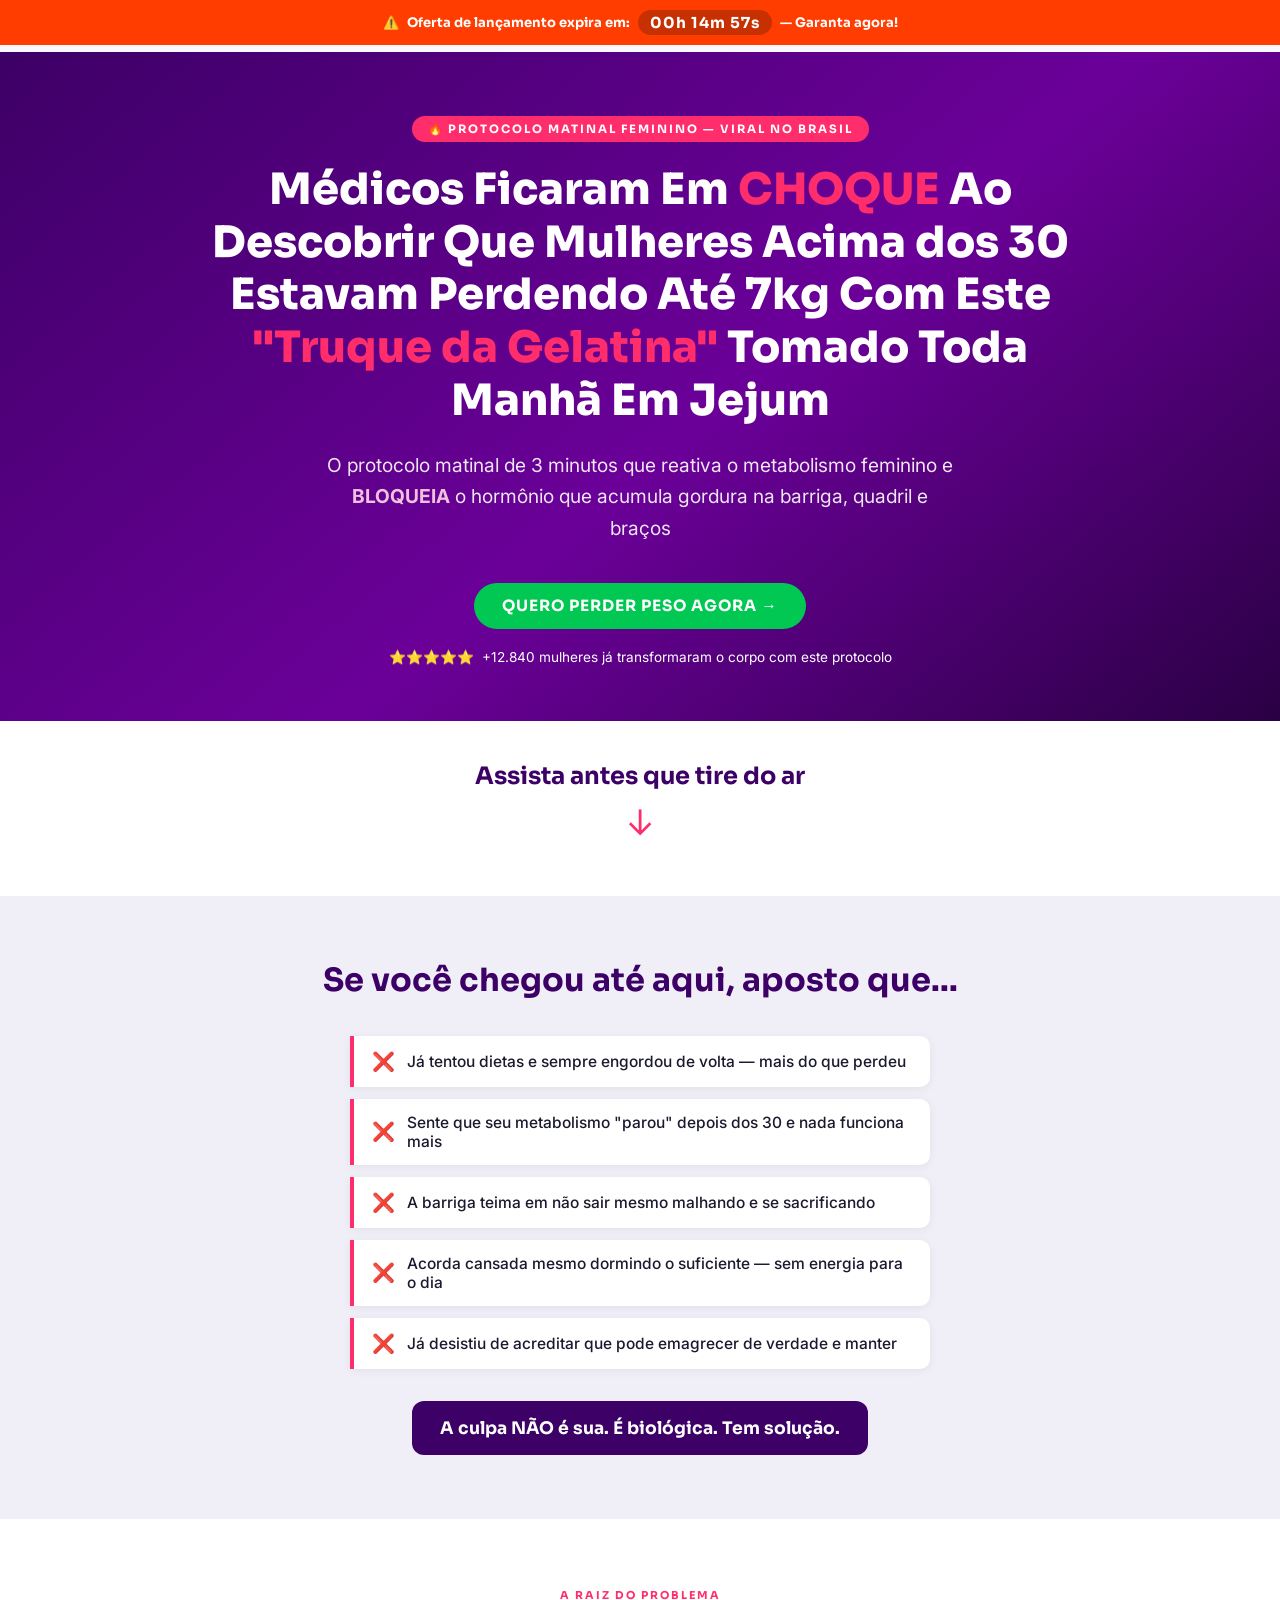
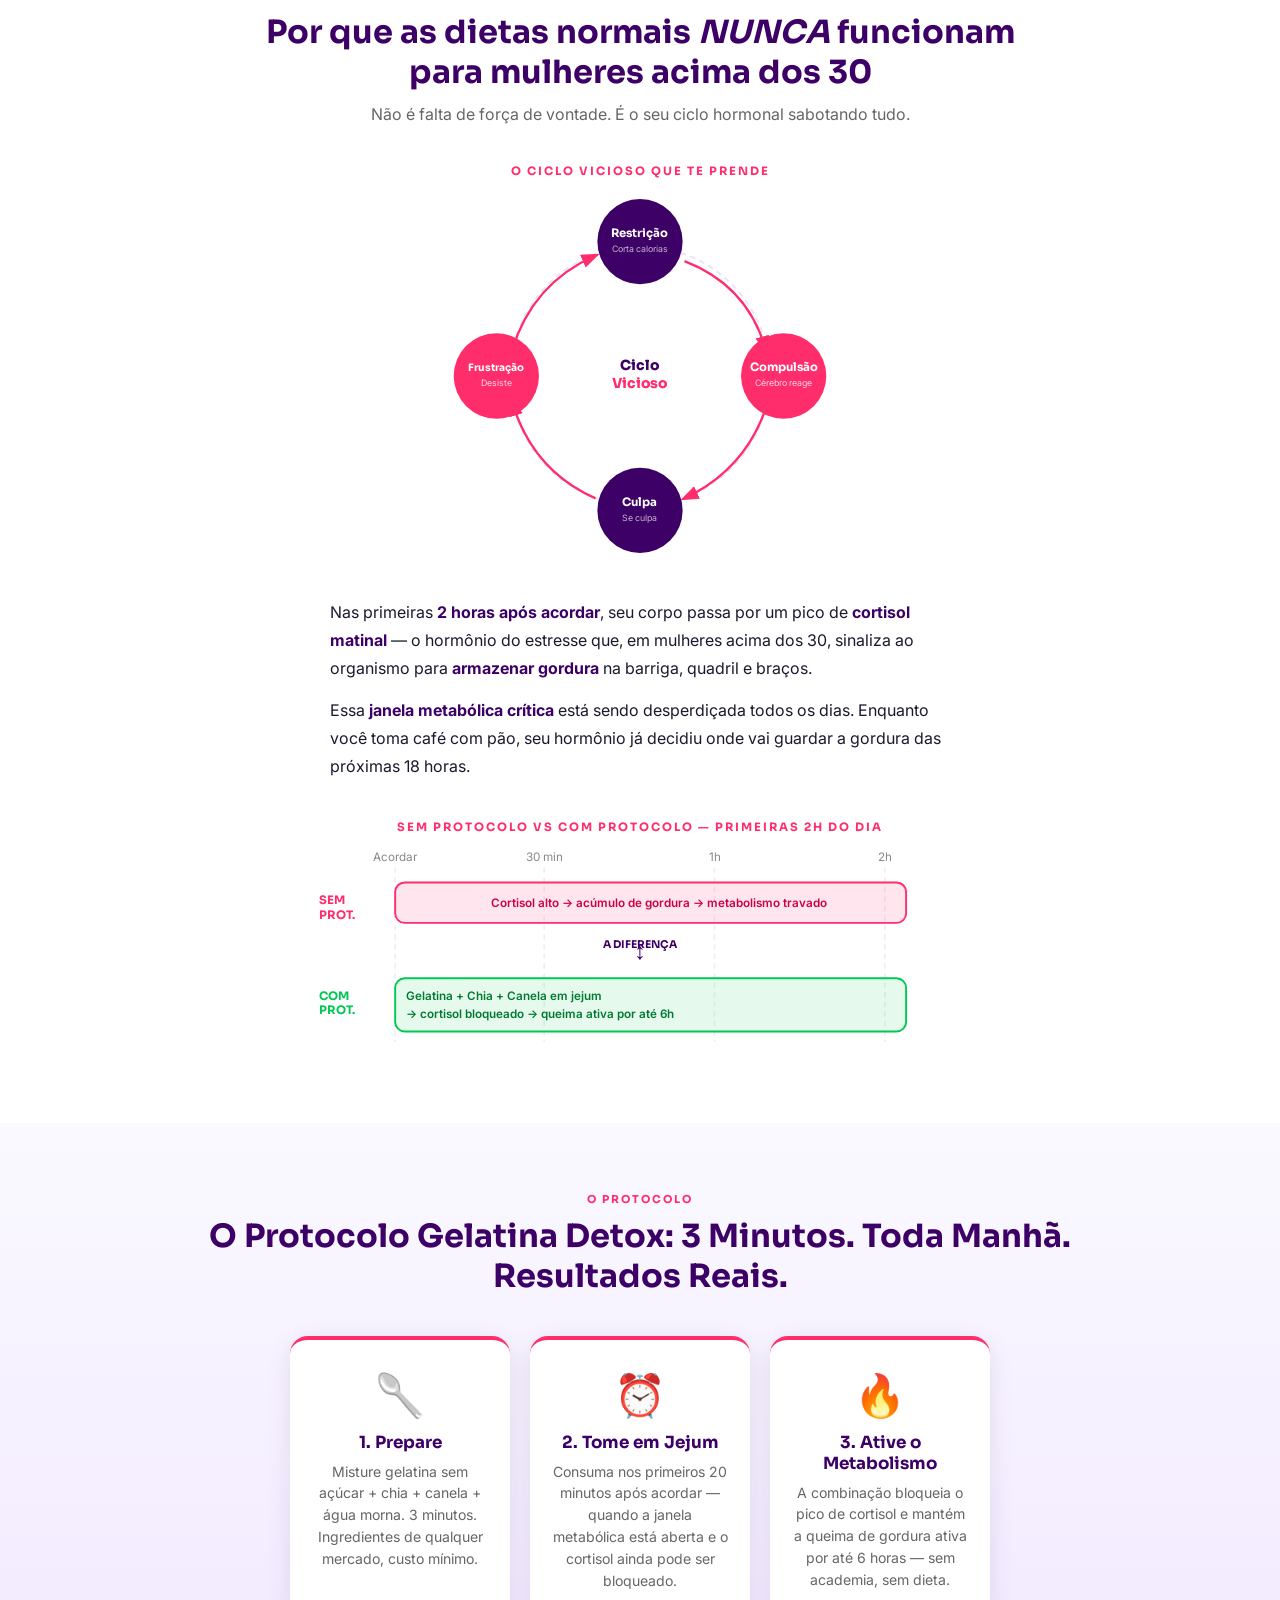
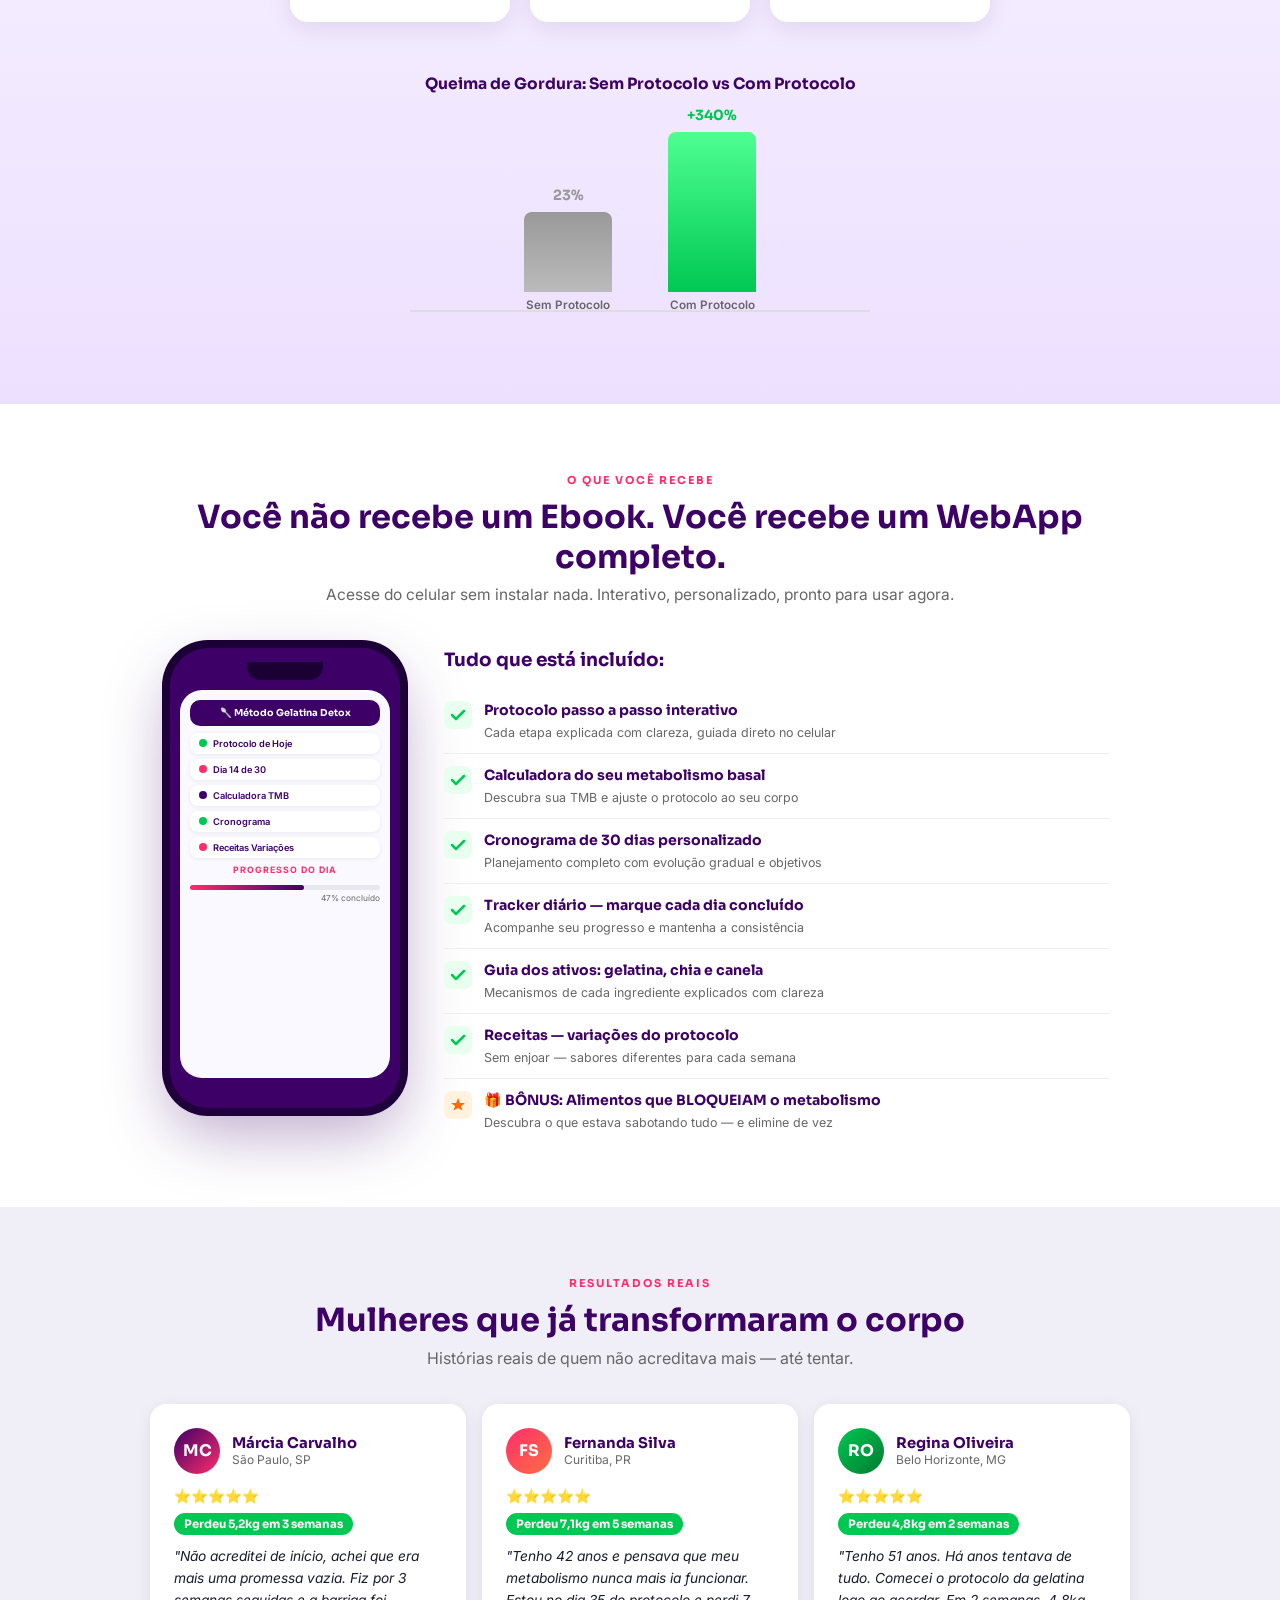
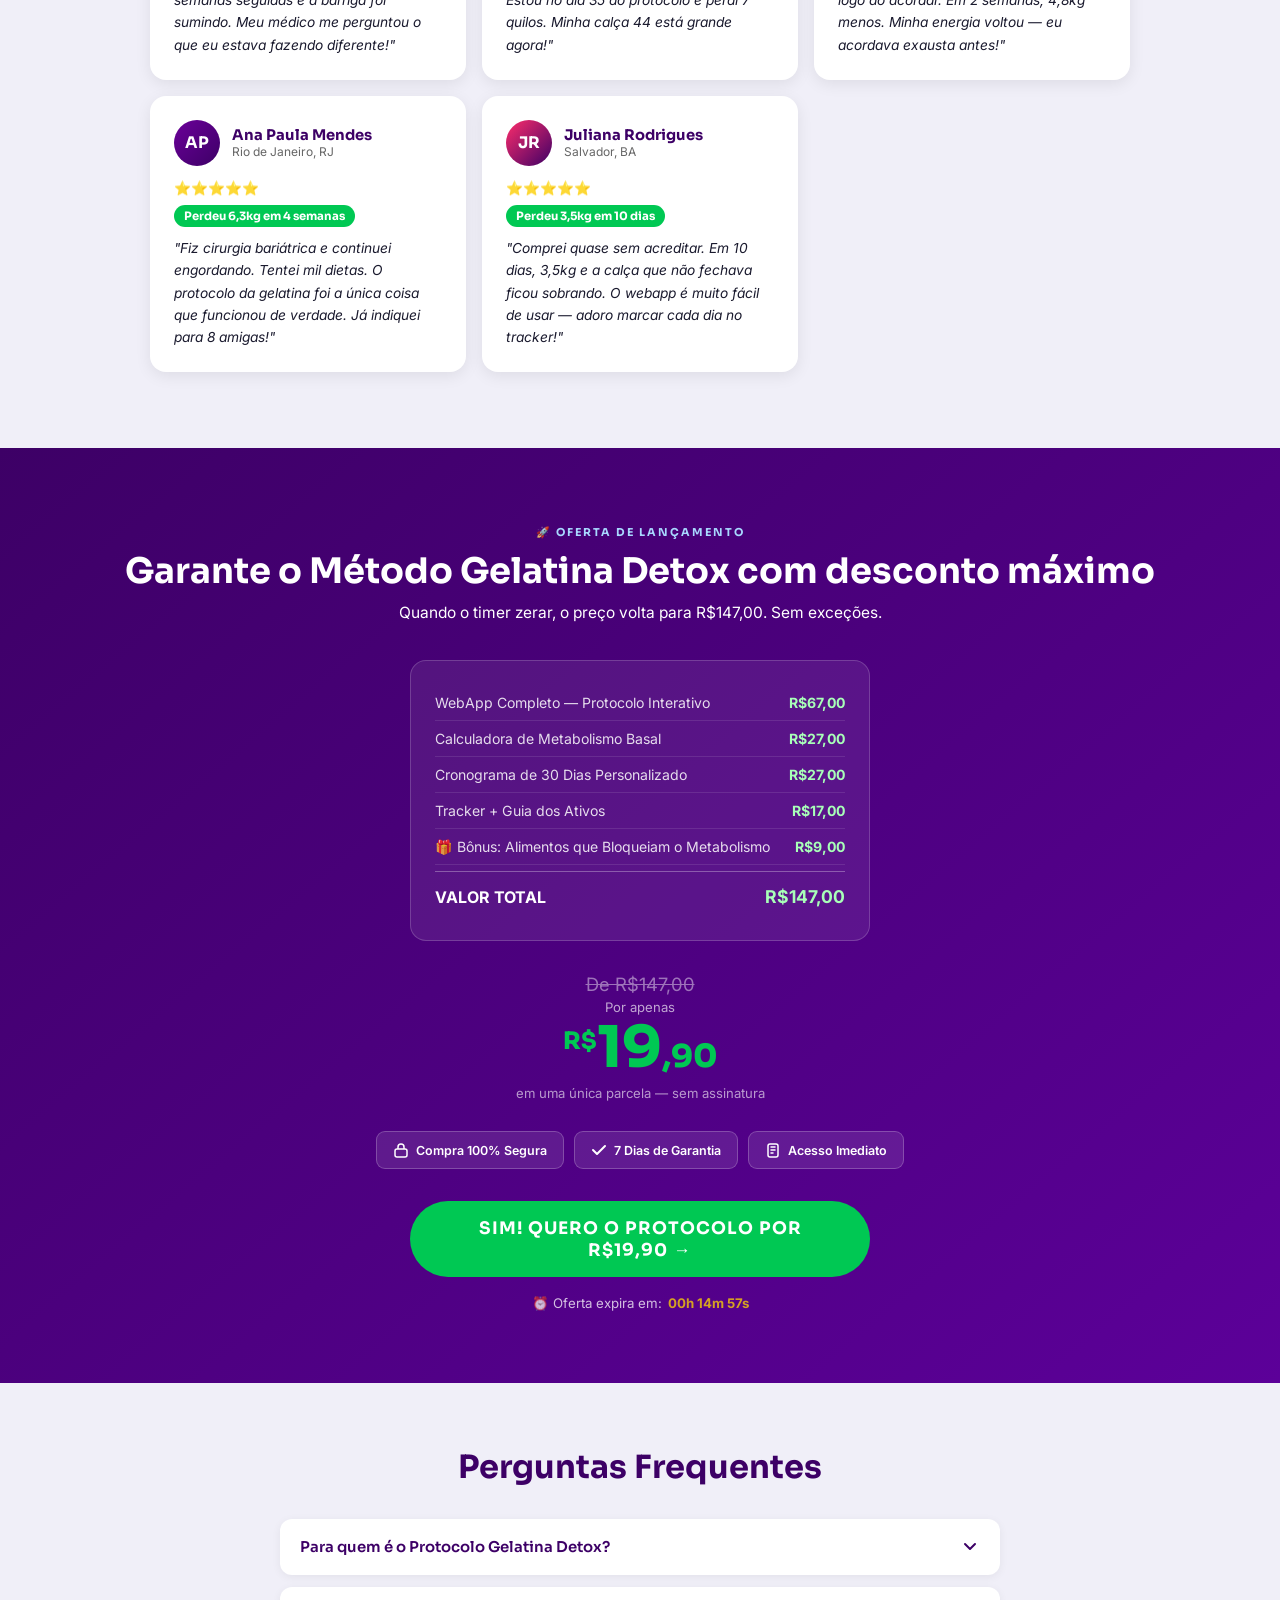
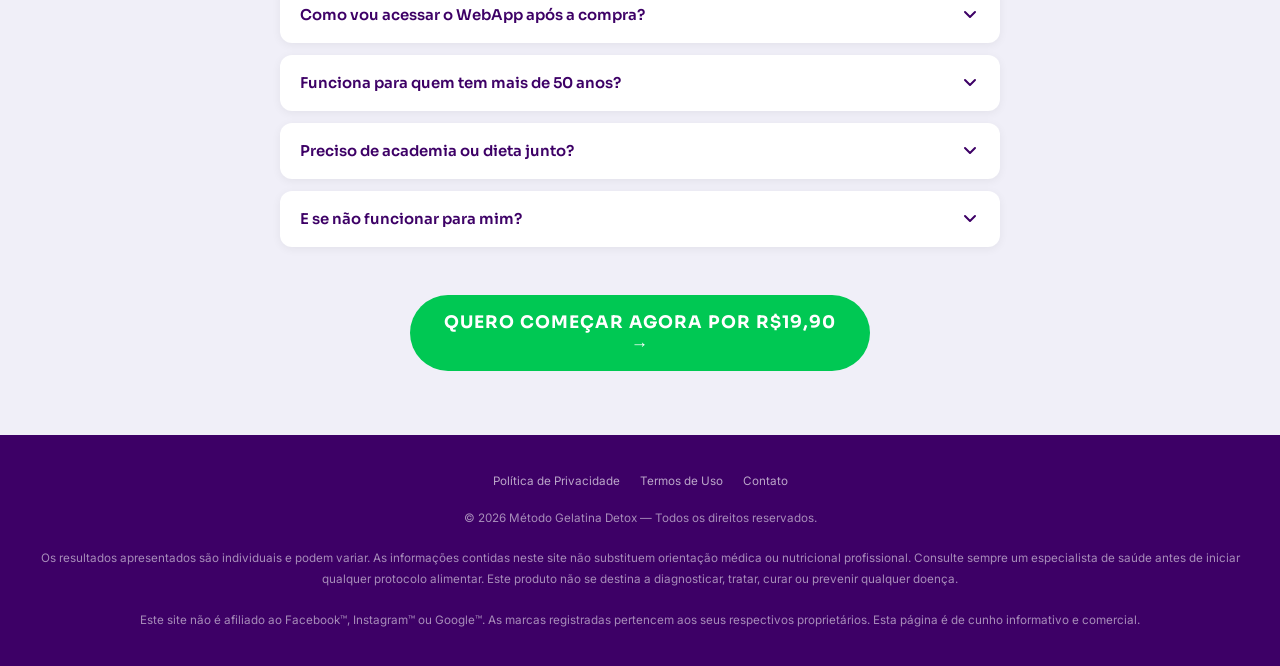
==== index.html @ d31bf4a1 "atualizacao" ====
<!DOCTYPE html>
<html lang="pt-BR">
<head>
    <meta charset="UTF-8">
    <meta name="viewport" content="width=device-width, initial-scale=1.0">
    <meta name="description" content="Método Gelatina Detox — Protocolo matinal de 3 minutos que ativa o metabolismo feminino e bloqueia o cortisol que acumula gordura">
    <title>Método Gelatina Detox — Perca Peso Toda Manhã Em 3 Minutos</title>
    <link rel="preconnect" href="https://fonts.googleapis.com">
    <link rel="preconnect" href="https://fonts.gstatic.com" crossorigin>
    <link href="https://fonts.googleapis.com/css2?family=Sora:wght@400;600;700;800&family=Inter:wght@400;500;600&display=swap" rel="stylesheet">
    <link rel="stylesheet" href="style.css">

    <!-- Vturb — preloads de performance -->
    <script>!function(i,n){i._plt=i._plt||(n&&n.timeOrigin?n.timeOrigin+n.now():Date.now())}(window,performance);</script>
    <link rel="preload" href="https://scripts.converteai.net/10ab0ec7-7305-4776-a699-a8b48d7df931/players/69efef19f8f02c85a9b5d446/v4/player.js" as="script">
    <link rel="preload" href="https://scripts.converteai.net/lib/js/smartplayer-wc/v4/smartplayer.js" as="script">
    <link rel="preload" href="https://cdn.converteai.net/10ab0ec7-7305-4776-a699-a8b48d7df931/69efef003fdd3d20d1047563/main.m3u8" as="fetch">
    <link rel="dns-prefetch" href="https://cdn.converteai.net">
    <link rel="dns-prefetch" href="https://scripts.converteai.net">
    <link rel="dns-prefetch" href="https://images.converteai.net">
    <link rel="dns-prefetch" href="https://api.vturb.com.br">
</head>
<body>

<!-- === SEÇÃO 1: BARRA DE URGÊNCIA === -->
<div id="urgency-bar">
    <span class="blink">⚠️</span>
    <span>Oferta de lançamento expira em:</span>
    <span class="cd-pill" id="cd1">24h 00m 00s</span>
    <span class="blink">— Garanta agora!</span>
</div>

<!-- === SEÇÃO 2: HEADLINE === -->
<section id="headline">
    <div class="wrap">
        <div class="anim">
            <span class="eyebrow">🔥 Protocolo Matinal Feminino — Viral no Brasil</span>
        </div>
        <h1 class="anim d1">
            Médicos Ficaram Em <span class="hl">CHOQUE</span> Ao Descobrir Que Mulheres Acima dos 30
            Estavam Perdendo Até 7kg Com Este <span class="hl">"Truque da Gelatina"</span>
            Tomado Toda Manhã Em Jejum
        </h1>
        <p class="sub anim d2">
            O protocolo matinal de 3 minutos que reativa o metabolismo feminino
            e <strong>BLOQUEIA</strong> o hormônio que acumula gordura na barriga, quadril e braços
        </p>
        <div class="anim d3">
            <a href="https://pay.wiapy.com/MI-xI7yNM5" class="cta">QUERO PERDER PESO AGORA →</a>
        </div>
        <p class="sp-bar anim d4">⭐⭐⭐⭐⭐ &nbsp;+12.840 mulheres já transformaram o corpo com este protocolo</p>
    </div>
</section>

<!-- === SEÇÃO VSL: PLAYER === -->
<section id="vsl">
    <div class="wrap">
        <p class="vsl-title anim">Assista antes que tire do ar</p>
        <span class="vsl-arrow anim d1">↓</span>
        <div class="vsl-player-wrap anim d2">
            <vturb-smartplayer id="vid-69efef19f8f02c85a9b5d446" style="display: block; margin: 0 auto; width: 100%;"></vturb-smartplayer>
            <script type="text/javascript">var s=document.createElement("script");s.src="https://scripts.converteai.net/10ab0ec7-7305-4776-a699-a8b48d7df931/players/69efef19f8f02c85a9b5d446/v4/player.js",s.async=!0,document.head.appendChild(s);</script>
        </div>
    </div>
</section>

<!-- === SEÇÃO 3: DOR === -->
<section id="pain">
    <div class="wrap">
        <h2 class="anim">Se você chegou até aqui, aposto que...</h2>
        <ul class="pain-list">
            <li class="anim d1"><span class="xi">❌</span><span>Já tentou dietas e sempre engordou de volta — mais do que perdeu</span></li>
            <li class="anim d2"><span class="xi">❌</span><span>Sente que seu metabolismo "parou" depois dos 30 e nada funciona mais</span></li>
            <li class="anim d3"><span class="xi">❌</span><span>A barriga teima em não sair mesmo malhando e se sacrificando</span></li>
            <li class="anim d4"><span class="xi">❌</span><span>Acorda cansada mesmo dormindo o suficiente — sem energia para o dia</span></li>
            <li class="anim d5"><span class="xi">❌</span><span>Já desistiu de acreditar que pode emagrecer de verdade e manter</span></li>
        </ul>
        <div class="anim d6">
            <span class="pain-close">A culpa NÃO é sua. É biológica. Tem solução.</span>
        </div>
    </div>
</section>

<!-- === SEÇÃO 4: MECANISMO === -->
<section id="mechanism">
    <div class="wrap">
        <span class="tag anim">A raiz do problema</span>
        <h2 class="anim d1">Por que as dietas normais <em>NUNCA</em> funcionam<br>para mulheres acima dos 30</h2>
        <p class="sub2 anim d2">Não é falta de força de vontade. É o seu ciclo hormonal sabotando tudo.</p>

        <p class="mech-label anim">O Ciclo Vicioso que te prende</p>

        <!-- SVG CICLO VICIOSO -->
        <div class="cycle-wrap anim">
            <svg id="cycle-svg" viewBox="-5 -5 410 410" width="100%" xmlns="http://www.w3.org/2000/svg" aria-hidden="true">
                <defs>
                    <marker id="arr" markerWidth="8" markerHeight="8" refX="6" refY="3" orient="auto">
                        <path d="M0,0 L0,6 L8,3 z" fill="#FF2D6B"/>
                    </marker>
                </defs>
                <circle cx="200" cy="200" r="140" fill="none" stroke="#EDE0FF" stroke-width="2" stroke-dasharray="6,5"/>
                <path class="cyc-path" d="M248,76 Q316,102 336,172" fill="none" stroke="#FF2D6B" stroke-width="2.5" marker-end="url(#arr)" style="stroke-dasharray:160;stroke-dashoffset:160"/>
                <path class="cyc-path" d="M338,228 Q316,300 248,332" fill="none" stroke="#FF2D6B" stroke-width="2.5" marker-end="url(#arr)" style="stroke-dasharray:160;stroke-dashoffset:160"/>
                <path class="cyc-path" d="M152,332 Q84,302 62,228" fill="none" stroke="#FF2D6B" stroke-width="2.5" marker-end="url(#arr)" style="stroke-dasharray:160;stroke-dashoffset:160"/>
                <path class="cyc-path" d="M62,172 Q84,100 152,70" fill="none" stroke="#FF2D6B" stroke-width="2.5" marker-end="url(#arr)" style="stroke-dasharray:160;stroke-dashoffset:160"/>
                <circle cx="200" cy="55" r="46" fill="#3D0066"/>
                <text x="200" y="50" text-anchor="middle" fill="#fff" font-family="Sora,sans-serif" font-weight="700" font-size="12.5">Restrição</text>
                <text x="200" y="66" text-anchor="middle" fill="rgba(255,255,255,0.7)" font-family="Inter,sans-serif" font-size="9.5">Corta calorias</text>
                <circle cx="355" cy="200" r="46" fill="#FF2D6B"/>
                <text x="355" y="195" text-anchor="middle" fill="#fff" font-family="Sora,sans-serif" font-weight="700" font-size="12.5">Compulsão</text>
                <text x="355" y="211" text-anchor="middle" fill="rgba(255,255,255,0.8)" font-family="Inter,sans-serif" font-size="9.5">Cérebro reage</text>
                <circle cx="200" cy="345" r="46" fill="#3D0066"/>
                <text x="200" y="340" text-anchor="middle" fill="#fff" font-family="Sora,sans-serif" font-weight="700" font-size="12.5">Culpa</text>
                <text x="200" y="356" text-anchor="middle" fill="rgba(255,255,255,0.7)" font-family="Inter,sans-serif" font-size="9.5">Se culpa</text>
                <circle cx="45" cy="200" r="46" fill="#FF2D6B"/>
                <text x="45" y="195" text-anchor="middle" fill="#fff" font-family="Sora,sans-serif" font-weight="700" font-size="11">Frustração</text>
                <text x="45" y="211" text-anchor="middle" fill="rgba(255,255,255,0.8)" font-family="Inter,sans-serif" font-size="9.5">Desiste</text>
                <text x="200" y="194" text-anchor="middle" fill="#3D0066" font-family="Sora,sans-serif" font-weight="800" font-size="15">Ciclo</text>
                <text x="200" y="213" text-anchor="middle" fill="#FF2D6B" font-family="Sora,sans-serif" font-weight="800" font-size="15">Vicioso</text>
            </svg>
        </div>

        <div class="mech-text anim">
            <p>Nas primeiras <strong>2 horas após acordar</strong>, seu corpo passa por um pico de <strong>cortisol matinal</strong> — o hormônio do estresse que, em mulheres acima dos 30, sinaliza ao organismo para <strong>armazenar gordura</strong> na barriga, quadril e braços.</p>
            <p>Essa <strong>janela metabólica crítica</strong> está sendo desperdiçada todos os dias. Enquanto você toma café com pão, seu hormônio já decidiu onde vai guardar a gordura das próximas 18 horas.</p>
        </div>

        <!-- SVG TIMELINE -->
        <p class="mech-label anim">Sem Protocolo vs Com Protocolo — primeiras 2h do dia</p>
        <div class="timeline-wrap anim">
            <svg viewBox="0 0 620 200" width="100%" xmlns="http://www.w3.org/2000/svg" aria-hidden="true">
                <text x="80"  y="18" font-family="Inter,sans-serif" font-size="11" fill="#888" text-anchor="middle">Acordar</text>
                <text x="220" y="18" font-family="Inter,sans-serif" font-size="11" fill="#888" text-anchor="middle">30 min</text>
                <text x="380" y="18" font-family="Inter,sans-serif" font-size="11" fill="#888" text-anchor="middle">1h</text>
                <text x="540" y="18" font-family="Inter,sans-serif" font-size="11" fill="#888" text-anchor="middle">2h</text>
                <line x1="80"  y1="24" x2="80"  y2="188" stroke="#eee" stroke-width="1.5" stroke-dasharray="5,4"/>
                <line x1="220" y1="24" x2="220" y2="188" stroke="#eee" stroke-width="1.5" stroke-dasharray="5,4"/>
                <line x1="380" y1="24" x2="380" y2="188" stroke="#eee" stroke-width="1.5" stroke-dasharray="5,4"/>
                <line x1="540" y1="24" x2="540" y2="188" stroke="#eee" stroke-width="1.5" stroke-dasharray="5,4"/>
                <text x="8" y="58"  font-family="Sora,sans-serif" font-weight="700" font-size="11" fill="#FF2D6B">SEM</text>
                <text x="8" y="72"  font-family="Sora,sans-serif" font-weight="700" font-size="11" fill="#FF2D6B">PROT.</text>
                <rect x="80" y="38" width="480" height="38" rx="9" fill="rgba(255,45,107,0.12)"/>
                <rect x="80" y="38" width="480" height="38" rx="9" fill="none" stroke="#FF2D6B" stroke-width="1.8"/>
                <text x="170" y="61" font-family="Inter,sans-serif" font-size="11" fill="#CC0044" font-weight="600">Cortisol alto → acúmulo de gordura → metabolismo travado</text>
                <text x="310" y="110" text-anchor="middle" font-family="Sora,sans-serif" font-size="22" fill="#3D0066">↕</text>
                <text x="310" y="100" text-anchor="middle" font-family="Sora,sans-serif" font-size="10" font-weight="700" fill="#3D0066">A DIFERENÇA</text>
                <text x="8" y="148" font-family="Sora,sans-serif" font-weight="700" font-size="11" fill="#00C853">COM</text>
                <text x="8" y="162" font-family="Sora,sans-serif" font-weight="700" font-size="11" fill="#00C853">PROT.</text>
                <rect x="80" y="128" width="480" height="50" rx="9" fill="rgba(0,200,83,0.1)"/>
                <rect x="80" y="128" width="480" height="50" rx="9" fill="none" stroke="#00C853" stroke-width="1.8"/>
                <text x="90" y="148" font-family="Inter,sans-serif" font-size="11" fill="#007A30" font-weight="600">Gelatina + Chia + Canela em jejum</text>
                <text x="90" y="165" font-family="Inter,sans-serif" font-size="11" fill="#007A30" font-weight="600">→ cortisol bloqueado → queima ativa por até 6h</text>
            </svg>
        </div>
    </div>
</section>

<!-- === SEÇÃO 5: SOLUÇÃO === -->
<section id="solution">
    <div class="wrap">
        <span class="tag anim">O protocolo</span>
        <h2 class="anim d1">O Protocolo Gelatina Detox: 3 Minutos. Toda Manhã. Resultados Reais.</h2>

        <div class="proto-cards">
            <div class="proto-card anim d1">
                <span class="ci">🥄</span>
                <h3>1. Prepare</h3>
                <p>Misture gelatina sem açúcar + chia + canela + água morna. 3 minutos. Ingredientes de qualquer mercado, custo mínimo.</p>
            </div>
            <div class="proto-card anim d2">
                <span class="ci">⏰</span>
                <h3>2. Tome em Jejum</h3>
                <p>Consuma nos primeiros 20 minutos após acordar — quando a janela metabólica está aberta e o cortisol ainda pode ser bloqueado.</p>
            </div>
            <div class="proto-card anim d3">
                <span class="ci">🔥</span>
                <h3>3. Ative o Metabolismo</h3>
                <p>A combinação bloqueia o pico de cortisol e mantém a queima de gordura ativa por até 6 horas — sem academia, sem dieta.</p>
            </div>
        </div>

        <div class="chart-box anim">
            <h3>Queima de Gordura: Sem Protocolo vs Com Protocolo</h3>
            <div class="bar-chart" id="bar-chart">
                <div class="bar-item">
                    <div class="bar-val" style="color:#999">23%</div>
                    <div class="bar b-low"></div>
                    <div class="bar-lbl">Sem Protocolo</div>
                </div>
                <div class="bar-item">
                    <div class="bar-val" style="color:#00C853">+340%</div>
                    <div class="bar b-high"></div>
                    <div class="bar-lbl">Com Protocolo</div>
                </div>
            </div>
        </div>
    </div>
</section>

<!-- === SEÇÃO 6: WEBAPP === -->
<section id="webapp">
    <div class="wrap">
        <span class="tag anim">O que você recebe</span>
        <h2 class="anim d1">Você não recebe um Ebook. Você recebe um WebApp completo.</h2>
        <p class="sub3 anim d2">Acesse do celular sem instalar nada. Interativo, personalizado, pronto para usar agora.</p>

        <div class="webapp-layout">
            <div class="phone anim">
                <div class="phone-notch"></div>
                <div class="phone-screen">
                    <div class="papp-hdr">🥄 Método Gelatina Detox</div>
                    <div class="papp-item"><div class="dot dot-g"></div>Protocolo de Hoje</div>
                    <div class="papp-item"><div class="dot dot-p"></div>Dia 14 de 30</div>
                    <div class="papp-item"><div class="dot dot-d"></div>Calculadora TMB</div>
                    <div class="papp-item"><div class="dot dot-g"></div>Cronograma</div>
                    <div class="papp-item"><div class="dot dot-p"></div>Receitas Variações</div>
                    <div class="papp-tag">Progresso do dia</div>
                    <div class="pbar"><div class="pbar-fill"></div></div>
                    <div class="pbar-lbl">47% concluído</div>
                </div>
            </div>

            <div class="feat-list">
                <h3>Tudo que está incluído:</h3>
                <div class="feat-item anim">
                    <div class="feat-ico green"><svg width="16" height="16" viewBox="0 0 16 16" fill="none"><path d="M2 8l4 4 8-8" stroke="#00C853" stroke-width="2.5" stroke-linecap="round" stroke-linejoin="round"/></svg></div>
                    <div class="feat-txt"><strong>Protocolo passo a passo interativo</strong><span>Cada etapa explicada com clareza, guiada direto no celular</span></div>
                </div>
                <div class="feat-item anim d1">
                    <div class="feat-ico green"><svg width="16" height="16" viewBox="0 0 16 16" fill="none"><path d="M2 8l4 4 8-8" stroke="#00C853" stroke-width="2.5" stroke-linecap="round" stroke-linejoin="round"/></svg></div>
                    <div class="feat-txt"><strong>Calculadora do seu metabolismo basal</strong><span>Descubra sua TMB e ajuste o protocolo ao seu corpo</span></div>
                </div>
                <div class="feat-item anim d2">
                    <div class="feat-ico green"><svg width="16" height="16" viewBox="0 0 16 16" fill="none"><path d="M2 8l4 4 8-8" stroke="#00C853" stroke-width="2.5" stroke-linecap="round" stroke-linejoin="round"/></svg></div>
                    <div class="feat-txt"><strong>Cronograma de 30 dias personalizado</strong><span>Planejamento completo com evolução gradual e objetivos</span></div>
                </div>
                <div class="feat-item anim d3">
                    <div class="feat-ico green"><svg width="16" height="16" viewBox="0 0 16 16" fill="none"><path d="M2 8l4 4 8-8" stroke="#00C853" stroke-width="2.5" stroke-linecap="round" stroke-linejoin="round"/></svg></div>
                    <div class="feat-txt"><strong>Tracker diário — marque cada dia concluído</strong><span>Acompanhe seu progresso e mantenha a consistência</span></div>
                </div>
                <div class="feat-item anim d4">
                    <div class="feat-ico green"><svg width="16" height="16" viewBox="0 0 16 16" fill="none"><path d="M2 8l4 4 8-8" stroke="#00C853" stroke-width="2.5" stroke-linecap="round" stroke-linejoin="round"/></svg></div>
                    <div class="feat-txt"><strong>Guia dos ativos: gelatina, chia e canela</strong><span>Mecanismos de cada ingrediente explicados com clareza</span></div>
                </div>
                <div class="feat-item anim d5">
                    <div class="feat-ico green"><svg width="16" height="16" viewBox="0 0 16 16" fill="none"><path d="M2 8l4 4 8-8" stroke="#00C853" stroke-width="2.5" stroke-linecap="round" stroke-linejoin="round"/></svg></div>
                    <div class="feat-txt"><strong>Receitas — variações do protocolo</strong><span>Sem enjoar — sabores diferentes para cada semana</span></div>
                </div>
                <div class="feat-item anim d6">
                    <div class="feat-ico star"><svg width="16" height="16" viewBox="0 0 16 16"><path d="M8 1l1.9 4.9H15l-4 3 1.5 4.6L8 11l-4.5 2.5L5 9 1 6h5.1z" fill="#FF6B00"/></svg></div>
                    <div class="feat-txt"><strong>🎁 BÔNUS: Alimentos que BLOQUEIAM o metabolismo</strong><span>Descubra o que estava sabotando tudo — e elimine de vez</span></div>
                </div>
            </div>
        </div>
    </div>
</section>

<!-- === SEÇÃO 7: PROVA SOCIAL === -->
<section id="social">
    <div class="wrap">
        <span class="tag anim">Resultados reais</span>
        <h2 class="anim d1">Mulheres que já transformaram o corpo</h2>
        <p class="sub4 anim d2">Histórias reais de quem não acreditava mais — até tentar.</p>

        <div class="test-scroll">
            <div class="t-card anim">
                <div class="t-hdr"><div class="avatar" style="background:linear-gradient(135deg,#3D0066,#FF2D6B)">MC</div><div class="t-info"><div class="tname">Márcia Carvalho</div><div class="tcity">São Paulo, SP</div></div></div>
                <div class="stars">⭐⭐⭐⭐⭐</div>
                <span class="rbadge">Perdeu 5,2kg em 3 semanas</span>
                <p class="t-text">"Não acreditei de início, achei que era mais uma promessa vazia. Fiz por 3 semanas seguidas e a barriga foi sumindo. Meu médico me perguntou o que eu estava fazendo diferente!"</p>
            </div>
            <div class="t-card anim d1">
                <div class="t-hdr"><div class="avatar" style="background:linear-gradient(135deg,#FF2D6B,#FF7043)">FS</div><div class="t-info"><div class="tname">Fernanda Silva</div><div class="tcity">Curitiba, PR</div></div></div>
                <div class="stars">⭐⭐⭐⭐⭐</div>
                <span class="rbadge">Perdeu 7,1kg em 5 semanas</span>
                <p class="t-text">"Tenho 42 anos e pensava que meu metabolismo nunca mais ia funcionar. Estou no dia 35 do protocolo e perdi 7 quilos. Minha calça 44 está grande agora!"</p>
            </div>
            <div class="t-card anim d2">
                <div class="t-hdr"><div class="avatar" style="background:linear-gradient(135deg,#00C853,#007A30)">RO</div><div class="t-info"><div class="tname">Regina Oliveira</div><div class="tcity">Belo Horizonte, MG</div></div></div>
                <div class="stars">⭐⭐⭐⭐⭐</div>
                <span class="rbadge">Perdeu 4,8kg em 2 semanas</span>
                <p class="t-text">"Tenho 51 anos. Há anos tentava de tudo. Comecei o protocolo da gelatina logo ao acordar. Em 2 semanas, 4,8kg menos. Minha energia voltou — eu acordava exausta antes!"</p>
            </div>
            <div class="t-card anim d3">
                <div class="t-hdr"><div class="avatar" style="background:linear-gradient(135deg,#6B0099,#3D0066)">AP</div><div class="t-info"><div class="tname">Ana Paula Mendes</div><div class="tcity">Rio de Janeiro, RJ</div></div></div>
                <div class="stars">⭐⭐⭐⭐⭐</div>
                <span class="rbadge">Perdeu 6,3kg em 4 semanas</span>
                <p class="t-text">"Fiz cirurgia bariátrica e continuei engordando. Tentei mil dietas. O protocolo da gelatina foi a única coisa que funcionou de verdade. Já indiquei para 8 amigas!"</p>
            </div>
            <div class="t-card anim d4">
                <div class="t-hdr"><div class="avatar" style="background:linear-gradient(135deg,#FF2D6B,#3D0066)">JR</div><div class="t-info"><div class="tname">Juliana Rodrigues</div><div class="tcity">Salvador, BA</div></div></div>
                <div class="stars">⭐⭐⭐⭐⭐</div>
                <span class="rbadge">Perdeu 3,5kg em 10 dias</span>
                <p class="t-text">"Comprei quase sem acreditar. Em 10 dias, 3,5kg e a calça que não fechava ficou sobrando. O webapp é muito fácil de usar — adoro marcar cada dia no tracker!"</p>
            </div>
        </div>
    </div>
</section>

<!-- === SEÇÃO 8: OFERTA === -->
<section id="oferta">
    <div class="wrap">
        <span class="tag anim" style="color:#a8d8ff">🚀 oferta de lançamento</span>
        <h2 class="anim d1">Garante o Método Gelatina Detox com desconto máximo</h2>
        <p class="offer-sub anim d2">Quando o timer zerar, o preço volta para R$147,00. Sem exceções.</p>

        <div class="val-stack anim d2">
            <div class="val-row"><span class="vn">WebApp Completo — Protocolo Interativo</span><span class="vp">R$67,00</span></div>
            <div class="val-row"><span class="vn">Calculadora de Metabolismo Basal</span><span class="vp">R$27,00</span></div>
            <div class="val-row"><span class="vn">Cronograma de 30 Dias Personalizado</span><span class="vp">R$27,00</span></div>
            <div class="val-row"><span class="vn">Tracker + Guia dos Ativos</span><span class="vp">R$17,00</span></div>
            <div class="val-row"><span class="vn">🎁 Bônus: Alimentos que Bloqueiam o Metabolismo</span><span class="vp">R$9,00</span></div>
            <div class="val-row" style="border-top:1px solid rgba(255,255,255,0.3);margin-top:6px">
                <span class="vn" style="font-weight:700;opacity:1;font-size:1rem">VALOR TOTAL</span>
                <span class="vp" style="font-size:1.1rem">R$147,00</span>
            </div>
        </div>

        <div class="price-box anim d3">
            <div class="price-old">De R$147,00</div>
            <div class="price-lbl">Por apenas</div>
            <div class="price-new"><sup>R$</sup>19<small>,90</small></div>
            <div class="price-note">em uma única parcela — sem assinatura</div>
        </div>

        <div class="badges anim d4">
            <div class="bdg">
                <svg width="16" height="16" viewBox="0 0 16 16" fill="none"><rect x="2" y="7" width="12" height="8" rx="2" stroke="#fff" stroke-width="1.5"/><path d="M5 7V5a3 3 0 016 0v2" stroke="#fff" stroke-width="1.5"/></svg>
                Compra 100% Segura
            </div>
            <div class="bdg">
                <svg width="16" height="16" viewBox="0 0 16 16" fill="none"><path d="M2 8l4 4 8-8" stroke="#fff" stroke-width="2" stroke-linecap="round" stroke-linejoin="round"/></svg>
                7 Dias de Garantia
            </div>
            <div class="bdg">
                <svg width="16" height="16" viewBox="0 0 16 16" fill="none"><rect x="3" y="2" width="10" height="13" rx="2" stroke="#fff" stroke-width="1.5"/><path d="M6 5h4M6 8h4M6 11h2" stroke="#fff" stroke-width="1.5" stroke-linecap="round"/></svg>
                Acesso Imediato
            </div>
        </div>

        <div class="cta-wrap anim d5">
            <a href="https://pay.wiapy.com/MI-xI7yNM5" class="cta big">SIM! QUERO O PROTOCOLO POR R$19,90 →</a>
            <div class="urg-mini">⏰ Oferta expira em: <span id="cd2">24h 00m 00s</span></div>
        </div>
    </div>
</section>

<!-- === SEÇÃO 10: FAQ === -->
<section id="faq">
    <div class="wrap">
        <h2 class="anim">Perguntas Frequentes</h2>
        <div class="faq-list">
            <div class="faq-item anim">
                <button class="faq-q">Para quem é o Protocolo Gelatina Detox?<svg class="chev" width="20" height="20" viewBox="0 0 20 20" fill="none"><path d="M5 7l5 5 5-5" stroke="#3D0066" stroke-width="2" stroke-linecap="round" stroke-linejoin="round"/></svg></button>
                <div class="faq-a"><div class="faq-a-inner">O protocolo foi desenvolvido para mulheres com dificuldade de emagrecer por metabolismo lento, desregulação hormonal ou frustração com dietas convencionais. Funciona especialmente bem acima dos 30 anos. Se você tem menos de 18 anos, está grávida ou amamentando, consulte um médico antes.</div></div>
            </div>
            <div class="faq-item anim d1">
                <button class="faq-q">Como vou acessar o WebApp após a compra?<svg class="chev" width="20" height="20" viewBox="0 0 20 20" fill="none"><path d="M5 7l5 5 5-5" stroke="#3D0066" stroke-width="2" stroke-linecap="round" stroke-linejoin="round"/></svg></button>
                <div class="faq-a"><div class="faq-a-inner">Imediatamente após a confirmação do pagamento, você receberá um e-mail com o link de acesso. Não precisa baixar nada — é um aplicativo web que funciona direto pelo navegador do celular ou computador. Acesso vitalício, qualquer dispositivo.</div></div>
            </div>
            <div class="faq-item anim d2">
                <button class="faq-q">Funciona para quem tem mais de 50 anos?<svg class="chev" width="20" height="20" viewBox="0 0 20 20" fill="none"><path d="M5 7l5 5 5-5" stroke="#3D0066" stroke-width="2" stroke-linecap="round" stroke-linejoin="round"/></svg></button>
                <div class="faq-a"><div class="faq-a-inner">Sim! O protocolo foi testado em mulheres dos 45 aos 60 anos, inclusive pós-menopausa. Nessa fase o cortisol matinal é ainda mais agressivo — o que significa que a janela metabólica é ainda mais importante. Várias clientes acima dos 50 relataram os resultados mais expressivos.</div></div>
            </div>
            <div class="faq-item anim d3">
                <button class="faq-q">Preciso de academia ou dieta junto?<svg class="chev" width="20" height="20" viewBox="0 0 20 20" fill="none"><path d="M5 7l5 5 5-5" stroke="#3D0066" stroke-width="2" stroke-linecap="round" stroke-linejoin="round"/></svg></button>
                <div class="faq-a"><div class="faq-a-inner">Não. O protocolo funciona sem academia e sem dieta restritiva. Claro que hábitos saudáveis potencializam qualquer resultado, mas não são obrigatórios para ver efeito. A proposta é exatamente essa: 3 minutos toda manhã, independente da sua rotina.</div></div>
            </div>
            <div class="faq-item anim d4">
                <button class="faq-q">E se não funcionar para mim?<svg class="chev" width="20" height="20" viewBox="0 0 20 20" fill="none"><path d="M5 7l5 5 5-5" stroke="#3D0066" stroke-width="2" stroke-linecap="round" stroke-linejoin="round"/></svg></button>
                <div class="faq-a"><div class="faq-a-inner">Você tem 7 dias de garantia incondicional. Se após seguir o protocolo você não ficar satisfeita, basta entrar em contato por e-mail e devolvemos 100% do valor pago, sem nenhuma pergunta. Você não tem nada a perder — só a ganhar.</div></div>
            </div>
        </div>
        <div style="text-align:center;margin-top:48px" class="anim">
            <a href="https://pay.wiapy.com/MI-xI7yNM5" class="cta big">QUERO COMEÇAR AGORA POR R$19,90 →</a>
        </div>
    </div>
</section>

<!-- === SEÇÃO 11: RODAPÉ === -->
<footer id="footer">
    <div class="foot-links">
        <a href="#">Política de Privacidade</a>
        <a href="#">Termos de Uso</a>
        <a href="#">Contato</a>
    </div>
    <p>© 2026 Método Gelatina Detox — Todos os direitos reservados.</p>
    <br>
    <p>Os resultados apresentados são individuais e podem variar. As informações contidas neste site não substituem orientação médica ou nutricional profissional. Consulte sempre um especialista de saúde antes de iniciar qualquer protocolo alimentar. Este produto não se destina a diagnosticar, tratar, curar ou prevenir qualquer doença.</p>
    <br>
    <p>Este site não é afiliado ao Facebook™, Instagram™ ou Google™. As marcas registradas pertencem aos seus respectivos proprietários. Esta página é de cunho informativo e comercial.</p>
</footer>

<script>
    /* === COUNTDOWN COM LOCALSTORAGE === */
    (function () {
        var KEY = 'gel_detox_expiry_v3';
        var expiry = parseInt(localStorage.getItem(KEY), 10);
        if (!expiry || expiry < Date.now()) {
            expiry = Date.now() + 15 * 60 * 1000;
            localStorage.setItem(KEY, expiry);
        }
        function pad(n) { return String(n).padStart(2, '0'); }
        function tick() {
            var rem = Math.max(0, expiry - Date.now());
            var h = Math.floor(rem / 3600000);
            var m = Math.floor((rem % 3600000) / 60000);
            var s = Math.floor((rem % 60000) / 1000);
            var str = pad(h) + 'h ' + pad(m) + 'm ' + pad(s) + 's';
            var e1 = document.getElementById('cd1');
            var e2 = document.getElementById('cd2');
            if (e1) e1.textContent = str;
            if (e2) e2.textContent = str;
        }
        tick();
        setInterval(tick, 1000);
    })();

    /* === INTERSECTION OBSERVER — ANIMAÇÕES DE ENTRADA === */
    var io = new IntersectionObserver(function (entries) {
        entries.forEach(function (e) {
            if (e.isIntersecting) e.target.classList.add('in');
        });
    }, { threshold: 0.12 });
    document.querySelectorAll('.anim').forEach(function (el) { io.observe(el); });

    /* === GRÁFICO DE BARRAS === */
    var barIO = new IntersectionObserver(function (entries) {
        entries.forEach(function (e) {
            if (e.isIntersecting) {
                document.querySelectorAll('.bar').forEach(function (b) { b.classList.add('grow'); });
                barIO.disconnect();
            }
        });
    }, { threshold: 0.4 });
    var bc = document.getElementById('bar-chart');
    if (bc) barIO.observe(bc);

    /* === SVG CICLO — DESENHA CAMINHOS AO ENTRAR NA TELA === */
    var cycIO = new IntersectionObserver(function (entries) {
        entries.forEach(function (e) {
            if (e.isIntersecting) {
                document.querySelectorAll('.cyc-path').forEach(function (p, i) {
                    setTimeout(function () {
                        p.style.transition = 'stroke-dashoffset 0.75s ease';
                        p.style.strokeDashoffset = '0';
                    }, i * 280);
                });
                cycIO.disconnect();
            }
        });
    }, { threshold: 0.3 });
    var cs = document.getElementById('cycle-svg');
    if (cs) cycIO.observe(cs);

    /* === FAQ ACCORDION === */
    document.querySelectorAll('.faq-q').forEach(function (btn) {
        btn.addEventListener('click', function () {
            var item = btn.closest('.faq-item');
            var ans  = item.querySelector('.faq-a');
            var open = item.classList.contains('open');
            document.querySelectorAll('.faq-item').forEach(function (fi) {
                fi.classList.remove('open');
                fi.querySelector('.faq-a').style.maxHeight = '0';
            });
            if (!open) {
                item.classList.add('open');
                ans.style.maxHeight = ans.scrollHeight + 'px';
            }
        });
    });
</script>

</body>
</html>
---- style.css ----
/* === RESET E VARIÁVEIS === */
*, *::before, *::after { box-sizing: border-box; margin: 0; padding: 0; }

:root {
    --bg: #FAF9FF;
    --purple: #3D0066;
    --purple-mid: #6B0099;
    --pink: #FF2D6B;
    --green: #00C853;
    --red: #FF3D00;
    --white: #ffffff;
    --gray-bg: #F0EFF8;
    --gray-text: #666;
    --text: #1a1a2e;
}

html { scroll-behavior: smooth; }

body {
    font-family: 'Inter', sans-serif;
    background: var(--bg);
    color: var(--text);
    overflow-x: hidden;
    padding-top: 52px;
}

h1, h2, h3, h4 { font-family: 'Sora', sans-serif; }

/* === SCROLLBAR === */
::-webkit-scrollbar { width: 8px; }
::-webkit-scrollbar-track { background: var(--bg); }
::-webkit-scrollbar-thumb { background: var(--purple); border-radius: 4px; }
::-webkit-scrollbar-thumb:hover { background: var(--pink); }

/* === KEYFRAMES === */
@keyframes pulse-green {
    0%, 100% { box-shadow: 0 0 0 0 rgba(0,200,83,0.28); }
    55%       { box-shadow: 0 0 0 9px rgba(0,200,83,0); }
}
@keyframes pulse-red-bar {
    0%, 100% { box-shadow: 0 2px 18px rgba(255,61,0,0.5); }
    50%       { box-shadow: 0 2px 28px rgba(255,61,0,0.9); }
}
@keyframes blink {
    0%, 100% { opacity: 1; }
    50%       { opacity: 0.3; }
}
@keyframes float-phone {
    0%, 100% { transform: translateY(0); }
    50%       { transform: translateY(-10px); }
}
@keyframes grow-bar {
    from { transform: scaleY(0); }
    to   { transform: scaleY(1); }
}

/* === ANIMAÇÕES DE ENTRADA === */
.anim {
    opacity: 0;
    transform: translateY(28px);
    transition: opacity 0.65s ease, transform 0.65s ease;
}
.anim.in { opacity: 1; transform: translateY(0); }
.d1 { transition-delay: 0.10s; }
.d2 { transition-delay: 0.20s; }
.d3 { transition-delay: 0.30s; }
.d4 { transition-delay: 0.40s; }
.d5 { transition-delay: 0.50s; }
.d6 { transition-delay: 0.60s; }
.d7 { transition-delay: 0.70s; }

/* === UTILITÁRIOS === */
.wrap { max-width: 1080px; margin: 0 auto; padding: 0 20px; }
.tag {
    display: inline-block;
    font-family: 'Sora', sans-serif;
    font-size: 0.68rem;
    font-weight: 700;
    letter-spacing: 2px;
    text-transform: uppercase;
    color: var(--pink);
    margin-bottom: 10px;
}

/* === SEÇÃO 1: BARRA DE URGÊNCIA === */
#urgency-bar {
    position: fixed;
    top: 0; left: 0; right: 0;
    z-index: 1000;
    background: var(--red);
    color: #fff;
    text-align: center;
    padding: 10px 16px;
    font-family: 'Sora', sans-serif;
    font-size: 0.82rem;
    font-weight: 700;
    display: flex;
    align-items: center;
    justify-content: center;
    gap: 8px;
    flex-wrap: wrap;
    animation: pulse-red-bar 2s infinite;
}
#urgency-bar .blink { animation: blink 1s infinite; }
.cd-pill {
    background: rgba(0,0,0,0.22);
    padding: 3px 12px;
    border-radius: 20px;
    font-size: 0.95rem;
    letter-spacing: 1px;
}

/* === SEÇÃO 2: HEADLINE === */
#headline {
    background: linear-gradient(140deg, var(--purple) 0%, var(--purple-mid) 55%, #2a0044 100%);
    color: #fff;
    padding: 64px 20px 56px;
    text-align: center;
}
#headline .eyebrow {
    display: inline-block;
    background: var(--pink);
    color: #fff;
    font-family: 'Sora', sans-serif;
    font-size: 0.72rem;
    font-weight: 700;
    letter-spacing: 2px;
    text-transform: uppercase;
    padding: 6px 16px;
    border-radius: 20px;
    margin-bottom: 22px;
}
#headline h1 {
    font-size: clamp(1.55rem, 5.5vw, 2.7rem);
    font-weight: 800;
    line-height: 1.22;
    max-width: 880px;
    margin: 0 auto 22px;
}
#headline h1 .hl { color: var(--pink); }
#headline .sub {
    font-size: clamp(1rem, 2.8vw, 1.2rem);
    opacity: 0.9;
    max-width: 640px;
    margin: 0 auto 38px;
    line-height: 1.65;
    font-weight: 400;
}
#headline .sub strong { color: #FFD6E7; font-weight: 700; }
.sp-bar { margin-top: 20px; font-size: 0.85rem; opacity: 0.75; }

/* === CTA BUTTON === */
.cta {
    display: inline-block;
    background: var(--green);
    color: #fff;
    font-family: 'Sora', sans-serif;
    font-weight: 700;
    font-size: clamp(0.82rem, 2.2vw, 0.97rem);
    padding: 13px 28px;
    border-radius: 50px;
    text-decoration: none;
    border: none;
    cursor: pointer;
    animation: pulse-green 3s infinite;
    text-transform: uppercase;
    letter-spacing: 1px;
    transition: transform 0.18s ease, filter 0.18s ease;
}
.cta:hover { transform: scale(1.02); filter: brightness(1.07); }
.cta.big {
    font-size: clamp(0.9rem, 2.6vw, 1.08rem);
    padding: 16px 34px;
    width: 100%;
    max-width: 460px;
    text-align: center;
}

/* === SEÇÃO 3: DOR === */
#pain { background: var(--gray-bg); padding: 64px 20px; text-align: center; }
#pain h2 { font-size: clamp(1.35rem, 4vw, 2rem); color: var(--purple); margin-bottom: 36px; }
.pain-list { list-style: none; max-width: 580px; margin: 0 auto 32px; text-align: left; }
.pain-list li {
    background: #fff;
    border-left: 4px solid var(--pink);
    padding: 14px 18px;
    margin-bottom: 12px;
    border-radius: 0 10px 10px 0;
    font-size: 0.97rem;
    font-weight: 500;
    display: flex;
    align-items: center;
    gap: 12px;
    box-shadow: 0 2px 10px rgba(0,0,0,0.06);
}
.pain-list li .xi { font-size: 1.15rem; flex-shrink: 0; }
.pain-close {
    display: inline-block;
    background: var(--purple);
    color: #fff;
    font-family: 'Sora', sans-serif;
    font-weight: 700;
    font-size: 1.08rem;
    padding: 16px 28px;
    border-radius: 12px;
}

/* === SEÇÃO 4: MECANISMO === */
#mechanism { padding: 64px 20px; text-align: center; background: #fff; }
#mechanism h2 { font-size: clamp(1.35rem, 4vw, 2rem); color: var(--purple); margin-bottom: 12px; }
#mechanism .sub2 { color: var(--gray-text); font-size: 1rem; margin-bottom: 40px; max-width: 600px; margin-left: auto; margin-right: auto; }
.cycle-wrap { max-width: 380px; margin: 0 auto 16px; }
.mech-label {
    font-family: 'Sora', sans-serif;
    font-size: 0.72rem;
    font-weight: 700;
    letter-spacing: 2px;
    text-transform: uppercase;
    color: var(--pink);
    margin-bottom: 8px;
}
.mech-text {
    max-width: 620px;
    margin: 28px auto 40px;
    font-size: 1rem;
    line-height: 1.75;
    color: var(--text);
    text-align: left;
}
.mech-text strong { color: var(--purple); }
.mech-text p + p { margin-top: 14px; }
.timeline-wrap { max-width: 660px; margin: 0 auto; overflow-x: auto; }

/* === SEÇÃO 5: SOLUÇÃO === */
#solution {
    background: linear-gradient(180deg, var(--bg) 0%, #EDE0FF 100%);
    padding: 64px 20px;
    text-align: center;
}
#solution h2 { font-size: clamp(1.35rem, 4vw, 2rem); color: var(--purple); margin-bottom: 40px; }
.proto-cards { display: flex; flex-direction: column; gap: 20px; max-width: 700px; margin: 0 auto 52px; }
@media (min-width: 768px) { .proto-cards { flex-direction: row; } }
.proto-card {
    background: #fff;
    border-radius: 18px;
    padding: 30px 22px;
    flex: 1;
    box-shadow: 0 6px 24px rgba(61,0,102,0.1);
    border-top: 4px solid var(--pink);
    text-align: center;
}
.proto-card .ci { font-size: 2.6rem; margin-bottom: 12px; display: block; }
.proto-card h3 { font-size: 1.05rem; color: var(--purple); margin-bottom: 8px; }
.proto-card p { font-size: 0.88rem; color: var(--gray-text); line-height: 1.55; }

/* Bar chart */
.chart-box { max-width: 460px; margin: 0 auto; }
.chart-box h3 { font-family: 'Sora', sans-serif; font-size: 0.97rem; color: var(--purple); margin-bottom: 26px; }
.bar-chart {
    display: flex;
    align-items: flex-end;
    justify-content: center;
    gap: 56px;
    height: 220px;
    position: relative;
    padding-bottom: 28px;
    padding-top: 32px;
}
.bar-chart::after {
    content: '';
    position: absolute;
    bottom: 28px; left: 0; right: 0;
    height: 2px;
    background: #ddd;
}
.bar-item {
    display: flex;
    flex-direction: column;
    align-items: center;
    gap: 6px;
    position: relative;
}
.bar {
    width: 88px;
    border-radius: 8px 8px 0 0;
    transform-origin: center bottom;
    transform: scaleY(0);
    transition: transform 1.1s cubic-bezier(0.34,1.56,0.64,1);
}
.bar.grow { transform: scaleY(1); }
.bar.b-low  { height: 80px;  background: linear-gradient(to top, #bbb, #999); }
.bar.b-high { height: 160px; background: linear-gradient(to top, var(--green), #4eff91); }
.bar-val {
    font-family: 'Sora', sans-serif;
    font-size: 0.88rem;
    font-weight: 700;
    position: absolute;
    top: -26px;
    white-space: nowrap;
}
.bar-lbl { font-size: 0.73rem; color: var(--gray-text); font-weight: 600; text-align: center; max-width: 100px; }

/* === SEÇÃO 6: WEBAPP === */
#webapp { padding: 64px 20px; text-align: center; background: #fff; }
#webapp h2 { font-size: clamp(1.35rem, 4vw, 2rem); color: var(--purple); margin-bottom: 8px; }
#webapp .sub3 { color: var(--gray-text); margin-bottom: 44px; font-size: 0.97rem; }
.webapp-layout { display: flex; flex-direction: column; align-items: center; gap: 44px; max-width: 940px; margin: 0 auto; }
@media (min-width: 768px) { .webapp-layout { flex-direction: row; align-items: flex-start; } }

/* Phone mockup */
.phone {
    width: 230px;
    height: 460px;
    background: var(--purple);
    border-radius: 38px;
    padding: 14px 10px;
    box-shadow: 0 24px 64px rgba(61,0,102,0.35), 0 0 0 8px #1a0033;
    flex-shrink: 0;
    animation: float-phone 4s ease-in-out infinite;
}
.phone-notch { width: 76px; height: 18px; background: #1a0033; border-radius: 0 0 14px 14px; margin: 0 auto 10px; }
.phone-screen { background: var(--bg); border-radius: 22px; height: calc(100% - 44px); overflow: hidden; padding: 10px; }
.papp-hdr {
    background: var(--purple);
    color: #fff;
    border-radius: 10px;
    padding: 7px 10px;
    font-family: 'Sora', sans-serif;
    font-size: 0.6rem;
    font-weight: 700;
    text-align: center;
    margin-bottom: 7px;
}
.papp-item {
    display: flex;
    align-items: center;
    gap: 6px;
    background: #fff;
    border-radius: 8px;
    padding: 5px 9px;
    margin-bottom: 5px;
    font-size: 0.58rem;
    font-weight: 600;
    color: var(--purple);
    box-shadow: 0 1px 4px rgba(0,0,0,0.07);
}
.dot { width: 8px; height: 8px; border-radius: 50%; flex-shrink: 0; }
.dot-g { background: var(--green); }
.dot-p { background: var(--pink); }
.dot-d { background: var(--purple); }
.pbar { background: #e8e8f0; border-radius: 4px; height: 5px; margin-top: 10px; }
.pbar-fill { background: linear-gradient(to right, var(--pink), var(--purple)); height: 100%; border-radius: 4px; width: 60%; }
.pbar-lbl { font-size: 0.52rem; color: var(--gray-text); margin-top: 3px; text-align: right; }
.papp-tag { font-size: 0.55rem; color: var(--pink); font-weight: 700; margin: 6px 0 4px; text-transform: uppercase; letter-spacing: 1px; }

/* Features list */
.feat-list { flex: 1; text-align: left; }
.feat-list h3 { font-size: 1.15rem; color: var(--purple); margin-bottom: 18px; }
.feat-item { display: flex; align-items: flex-start; gap: 12px; padding: 12px 0; border-bottom: 1px solid #eee; }
.feat-item:last-child { border-bottom: none; }
.feat-ico { width: 28px; height: 28px; border-radius: 7px; display: flex; align-items: center; justify-content: center; flex-shrink: 0; }
.feat-ico.green { background: #E8FFF0; }
.feat-ico.star  { background: #FFF3E0; }
.feat-txt strong { display: block; font-family: 'Sora', sans-serif; font-size: 0.88rem; color: var(--purple); margin-bottom: 2px; }
.feat-txt span { font-size: 0.78rem; color: var(--gray-text); }

/* === SEÇÃO 7: PROVA SOCIAL === */
#social { background: var(--gray-bg); padding: 64px 20px; text-align: center; }
#social h2 { font-size: clamp(1.35rem, 4vw, 2rem); color: var(--purple); margin-bottom: 8px; }
#social .sub4 { color: var(--gray-text); margin-bottom: 36px; }

.test-scroll {
    display: flex;
    gap: 16px;
    overflow-x: auto;
    scroll-snap-type: x mandatory;
    -webkit-overflow-scrolling: touch;
    padding-bottom: 12px;
}
.test-scroll::-webkit-scrollbar { height: 4px; }
.test-scroll::-webkit-scrollbar-thumb { background: var(--purple); border-radius: 2px; }

@media (min-width: 768px) {
    .test-scroll {
        display: grid;
        grid-template-columns: repeat(3, 1fr);
        overflow-x: visible;
        scroll-snap-type: none;
        max-width: 980px;
        margin: 0 auto;
    }
}

.t-card {
    background: #fff;
    border-radius: 16px;
    padding: 24px;
    scroll-snap-align: start;
    min-width: 290px;
    flex-shrink: 0;
    box-shadow: 0 4px 16px rgba(0,0,0,0.08);
    text-align: left;
}
@media (min-width: 768px) { .t-card { min-width: unset; flex-shrink: unset; } }

.t-hdr { display: flex; align-items: center; gap: 12px; margin-bottom: 14px; }
.avatar {
    width: 46px; height: 46px; border-radius: 50%;
    display: flex; align-items: center; justify-content: center;
    font-family: 'Sora', sans-serif; font-weight: 700; font-size: 1rem;
    color: #fff; flex-shrink: 0;
}
.t-info .tname { font-family: 'Sora', sans-serif; font-weight: 700; font-size: 0.92rem; color: var(--purple); }
.t-info .tcity { font-size: 0.75rem; color: var(--gray-text); }
.stars { color: #FFB800; font-size: 0.85rem; margin-bottom: 8px; }
.rbadge {
    background: var(--green); color: #fff;
    font-family: 'Sora', sans-serif; font-size: 0.72rem; font-weight: 700;
    padding: 4px 10px; border-radius: 20px;
    display: inline-block; margin-bottom: 10px;
}
.t-text { font-size: 0.86rem; line-height: 1.62; color: var(--text); font-style: italic; }

/* === SEÇÃO 8: OFERTA === */
#oferta {
    background: linear-gradient(140deg, var(--purple) 0%, #5c0099 100%);
    padding: 72px 20px;
    text-align: center;
    color: #fff;
}
#oferta h2 { font-size: clamp(1.45rem, 4vw, 2.2rem); margin-bottom: 10px; }
.offer-sub { opacity: 0.82; margin-bottom: 38px; font-size: 0.97rem; }

.val-stack {
    background: rgba(255,255,255,0.08);
    border: 1px solid rgba(255,255,255,0.18);
    border-radius: 16px;
    padding: 24px;
    max-width: 460px;
    margin: 0 auto 32px;
}
.val-row {
    display: flex;
    justify-content: space-between;
    align-items: center;
    padding: 9px 0;
    border-bottom: 1px solid rgba(255,255,255,0.1);
    font-size: 0.88rem;
    gap: 12px;
}
.val-row:last-child { border-bottom: none; padding-top: 14px; margin-top: 4px; }
.val-row .vn { opacity: 0.85; text-align: left; }
.val-row .vp { font-weight: 700; color: #a8ffb8; white-space: nowrap; }

.price-box { text-align: center; margin-bottom: 30px; }
.price-old { font-size: 1.15rem; text-decoration: line-through; opacity: 0.45; margin-bottom: 4px; }
.price-lbl { font-size: 0.82rem; opacity: 0.65; margin-bottom: 4px; }
.price-new { font-family: 'Sora', sans-serif; font-size: 3.6rem; font-weight: 800; color: var(--green); line-height: 1; }
.price-new sup { font-size: 1.5rem; vertical-align: top; margin-top: 10px; display: inline-block; }
.price-new small { font-size: 2rem; }
.price-note { margin-top: 8px; font-size: 0.82rem; opacity: 0.6; }

.badges { display: flex; flex-wrap: wrap; justify-content: center; gap: 10px; margin-bottom: 32px; }
.bdg {
    background: rgba(255,255,255,0.1);
    border: 1px solid rgba(255,255,255,0.22);
    border-radius: 9px;
    padding: 10px 16px;
    font-size: 0.78rem;
    font-weight: 600;
    display: flex; align-items: center; gap: 7px;
}

.cta-wrap { display: flex; flex-direction: column; align-items: center; gap: 18px; }
.urg-mini { font-size: 0.83rem; opacity: 0.75; display: flex; align-items: center; gap: 6px; }
#cd2 { font-weight: 700; color: #FFD700; }

/* === SEÇÃO 10: FAQ === */
#faq { padding: 64px 20px; background: var(--gray-bg); }
#faq h2 { font-size: clamp(1.35rem, 4vw, 2rem); color: var(--purple); margin-bottom: 32px; text-align: center; }
.faq-list { max-width: 720px; margin: 0 auto; }
.faq-item { background: #fff; border-radius: 12px; margin-bottom: 12px; box-shadow: 0 2px 10px rgba(0,0,0,0.06); overflow: hidden; }
.faq-q {
    width: 100%; padding: 18px 20px; background: none; border: none;
    font-family: 'Sora', sans-serif; font-size: 0.93rem; font-weight: 600;
    color: var(--purple); cursor: pointer; text-align: left;
    display: flex; justify-content: space-between; align-items: center; gap: 12px;
    transition: background 0.2s;
}
.faq-q:hover { background: var(--gray-bg); }
.chev { flex-shrink: 0; transition: transform 0.32s; }
.faq-item.open .chev { transform: rotate(180deg); }
.faq-a { max-height: 0; overflow: hidden; transition: max-height 0.42s ease; }
.faq-a-inner { padding: 0 20px 20px; font-size: 0.9rem; color: var(--gray-text); line-height: 1.75; }

/* === SEÇÃO 11: RODAPÉ === */
#footer { background: var(--purple); color: rgba(255,255,255,0.55); text-align: center; padding: 36px 20px; font-size: 0.73rem; line-height: 1.75; }
.foot-links { display: flex; flex-wrap: wrap; justify-content: center; gap: 20px; margin-bottom: 16px; }
.foot-links a { color: rgba(255,255,255,0.65); text-decoration: none; }
.foot-links a:hover { color: #fff; }

/* === SEÇÃO VSL: PLAYER === */
#vsl {
    background: #fff;
    padding: 40px 20px;
    text-align: center;
}
.vsl-title {
    font-family: 'Sora', sans-serif;
    font-size: clamp(1.1rem, 3.2vw, 1.5rem);
    color: var(--purple);
    font-weight: 700;
    margin-bottom: 14px;
}
@keyframes arrow-bounce {
    0%, 100% { transform: translateY(0);    opacity: 1; }
    50%       { transform: translateY(10px); opacity: 0.5; }
}
.vsl-arrow {
    display: block;
    font-size: 2.2rem;
    color: var(--pink);
    margin-bottom: 16px;
    animation: arrow-bounce 1.3s ease-in-out infinite;
    line-height: 1;
}
.vsl-player-wrap {
    max-width: 800px;
    margin: 0 auto;
    width: 100%;
}

/* === MOBILE RESPONSIVIDADE === */

@media (max-width: 479px) {
    body { padding-top: 70px; }
    #urgency-bar { font-size: 0.68rem; gap: 4px; padding: 6px 10px; }
    .cd-pill { font-size: 0.78rem; padding: 2px 8px; }
}

@media (max-width: 767px) {
    #headline  { padding: 40px 16px 36px; }
    #pain      { padding: 48px 16px; }
    #mechanism { padding: 48px 16px; }
    #solution  { padding: 48px 16px; }
    #webapp    { padding: 48px 16px; }
    #social    { padding: 48px 16px; }
    #oferta    { padding: 52px 16px; }
    #faq       { padding: 48px 16px; }

    .pain-close {
        display: block;
        text-align: center;
        font-size: 0.92rem;
        padding: 14px 16px;
    }

    .timeline-wrap {
        overflow-x: auto;
        -webkit-overflow-scrolling: touch;
        padding-bottom: 8px;
    }
    .timeline-wrap svg { min-width: 560px; }

    .bar-chart { gap: 28px; }
    .bar { width: 70px; }

    .phone { width: 210px; height: 420px; border-radius: 34px; }
    .phone-screen { border-radius: 18px; }

    .feat-list { width: 100%; }

    .price-new { font-size: 2.8rem; }
    .price-new sup   { font-size: 1.2rem; margin-top: 6px; }
    .price-new small { font-size: 1.5rem; }

    .val-row { font-size: 0.82rem; gap: 8px; }
    .val-row .vn { flex: 1; min-width: 0; }
    .val-row .vp { white-space: nowrap; }

    .bdg { font-size: 0.73rem; padding: 8px 12px; }
    .cta.big { padding: 15px 22px; }

    .faq-q { font-size: 0.88rem; padding: 15px 16px; }
    .faq-a-inner { font-size: 0.86rem; }

    #footer { padding: 28px 16px; font-size: 0.7rem; }
    .foot-links { gap: 14px; }
}

@media (max-width: 380px) {
    .bar-chart { gap: 18px; }
    .bar { width: 58px; }
    .bar-chart { height: 210px; }
    .phone { width: 185px; height: 370px; }
    .val-row { font-size: 0.76rem; }
    .val-stack { padding: 18px 16px; }
}
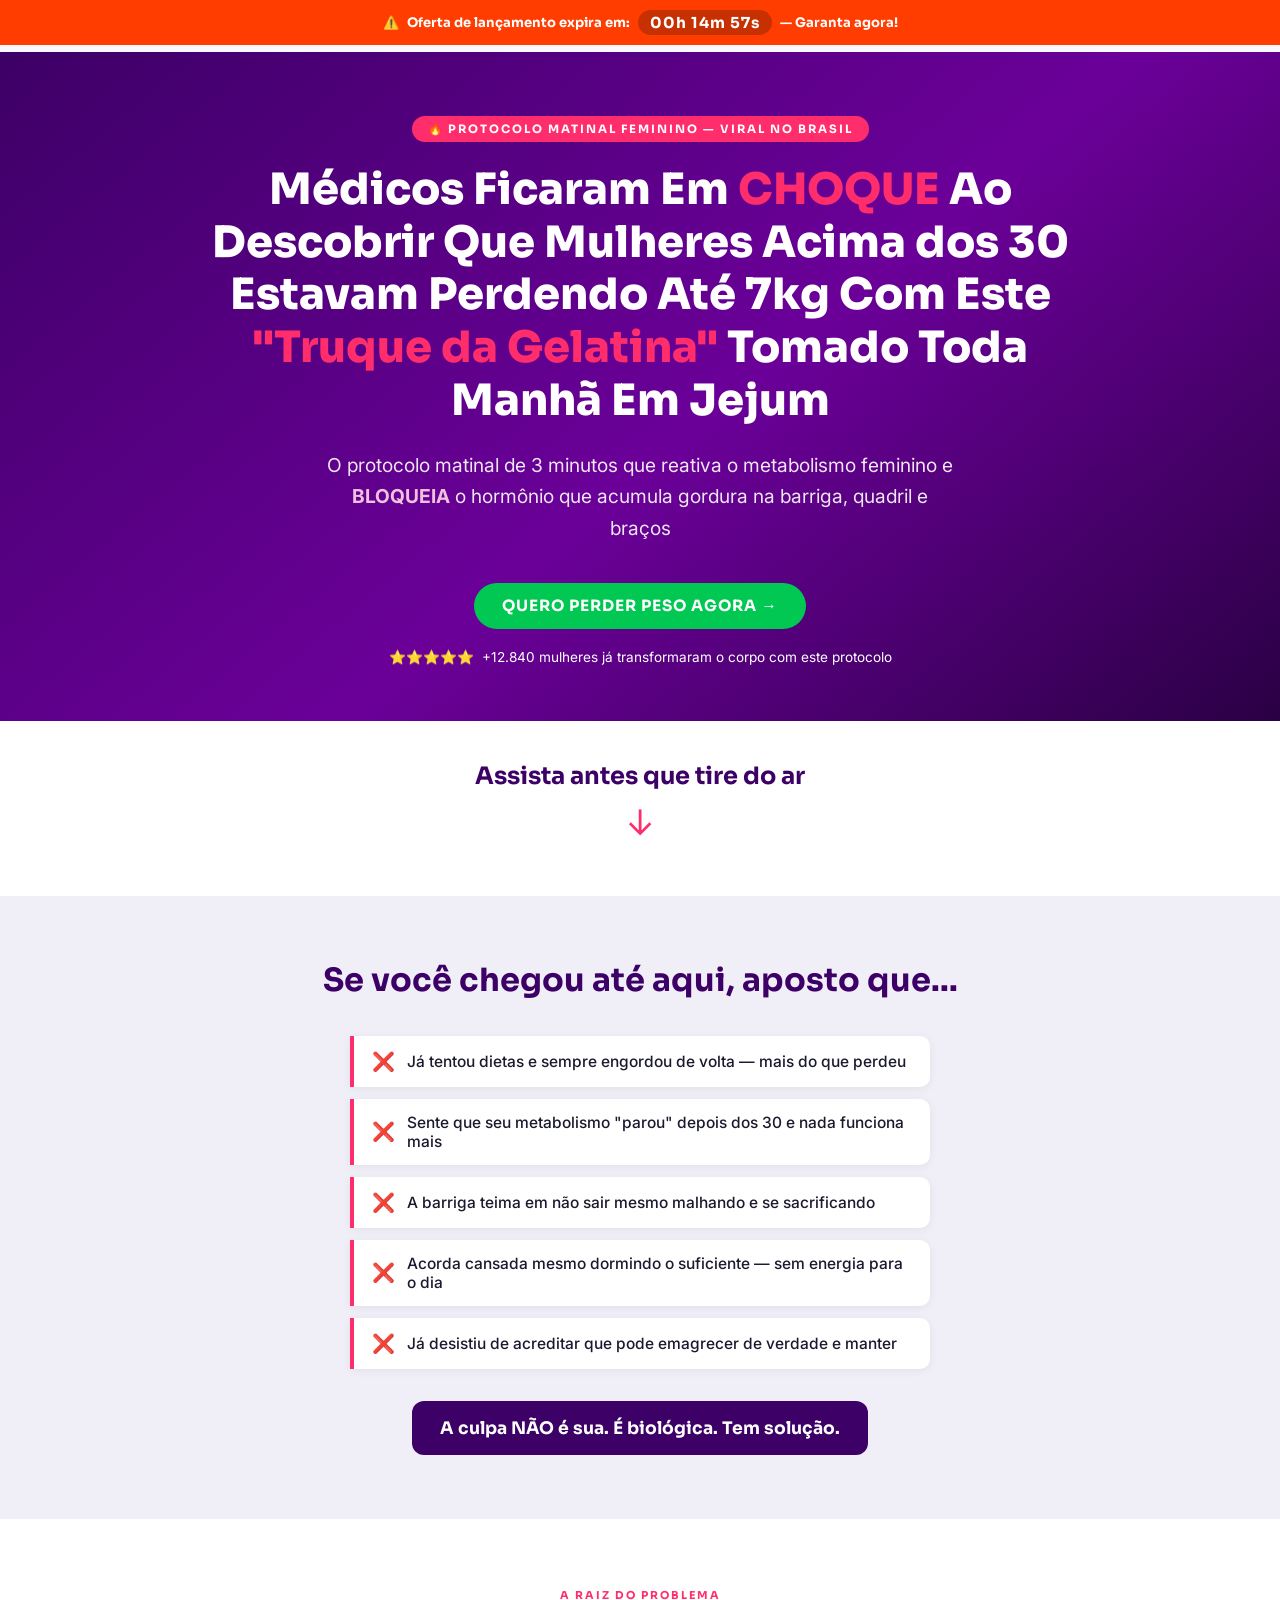
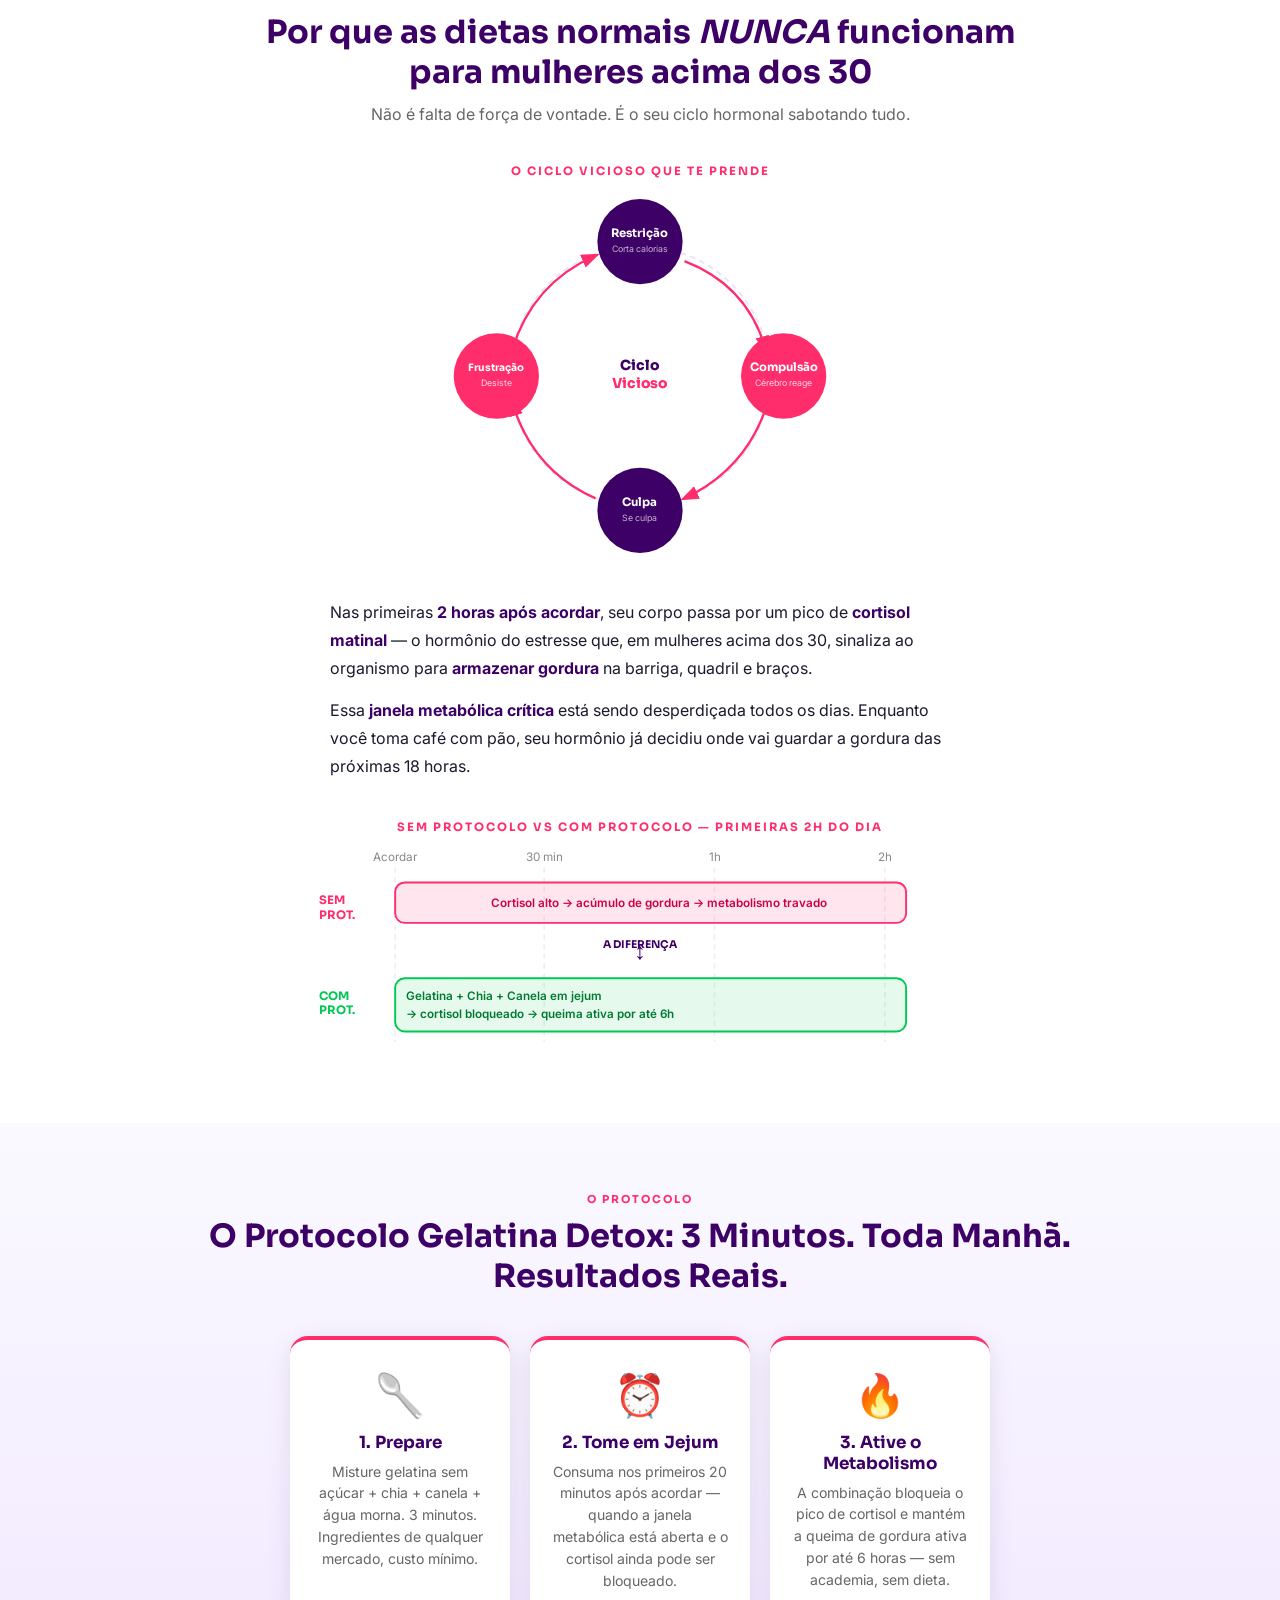
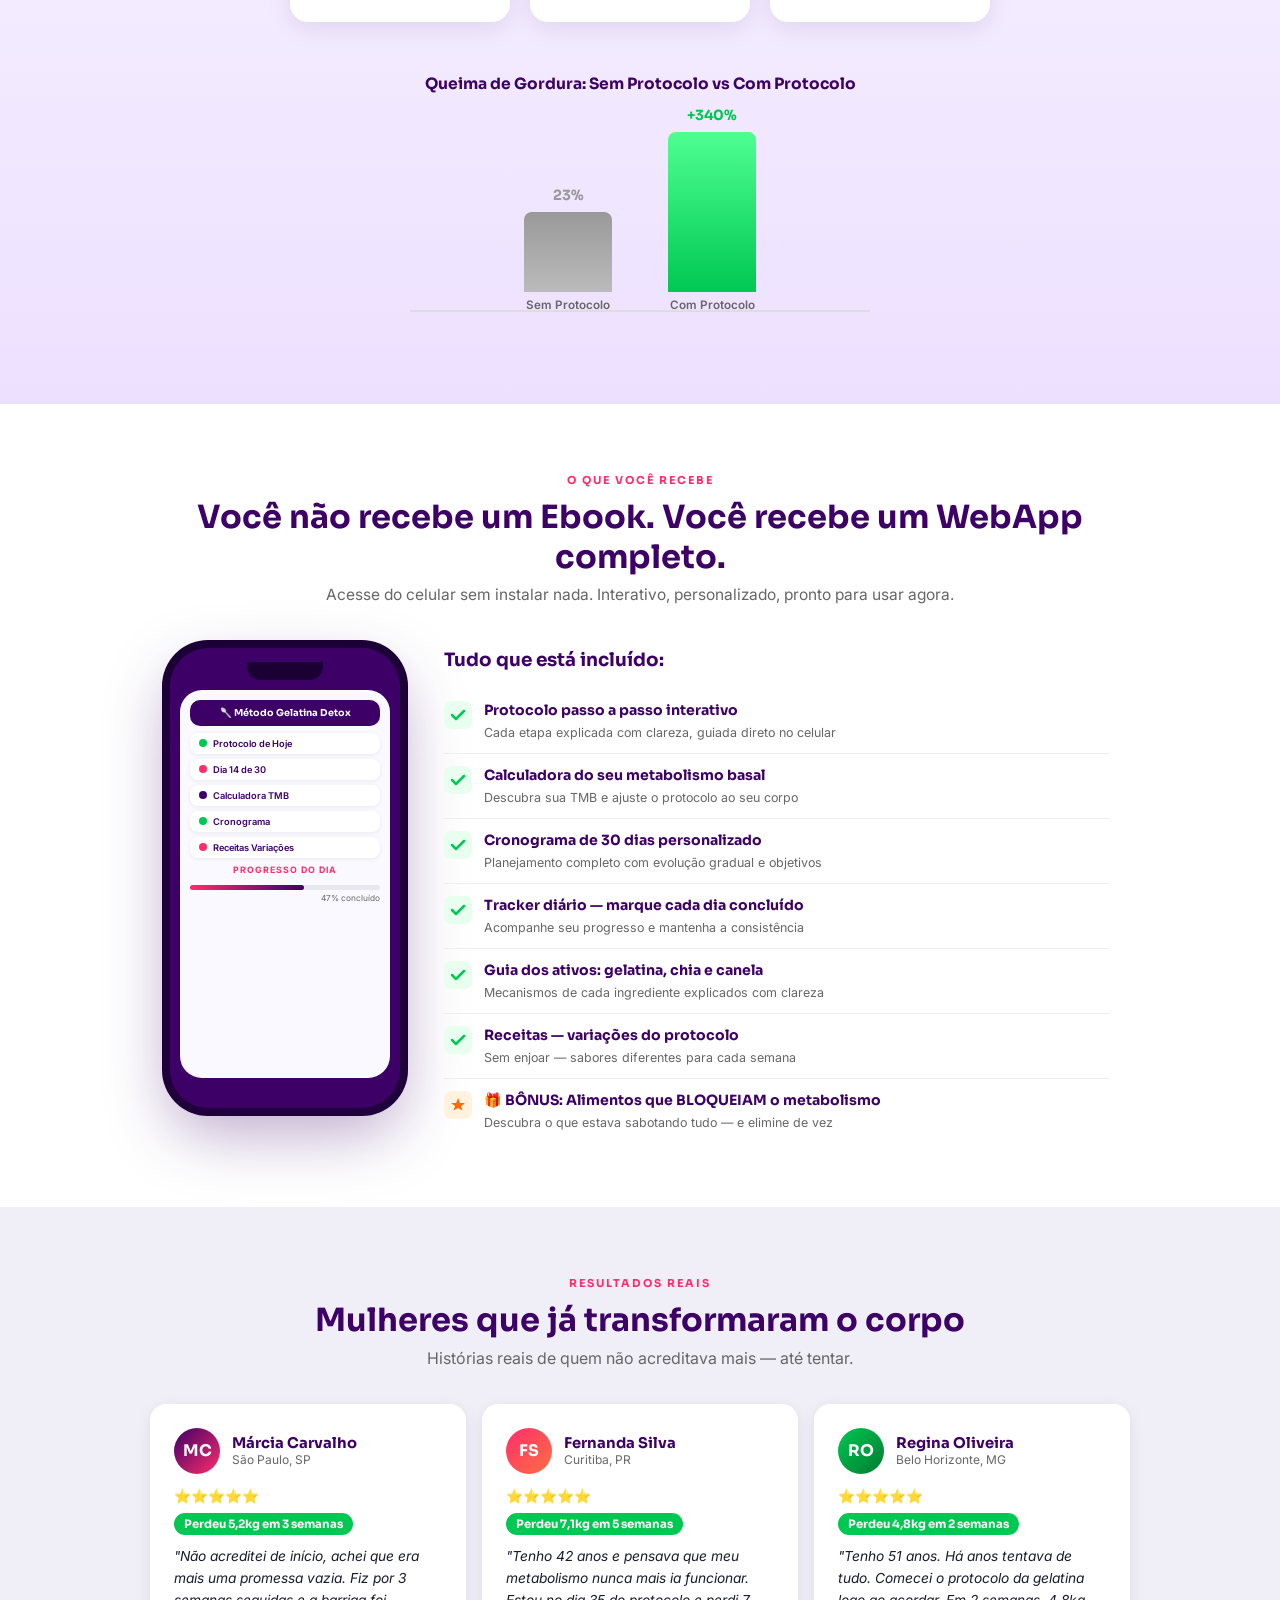
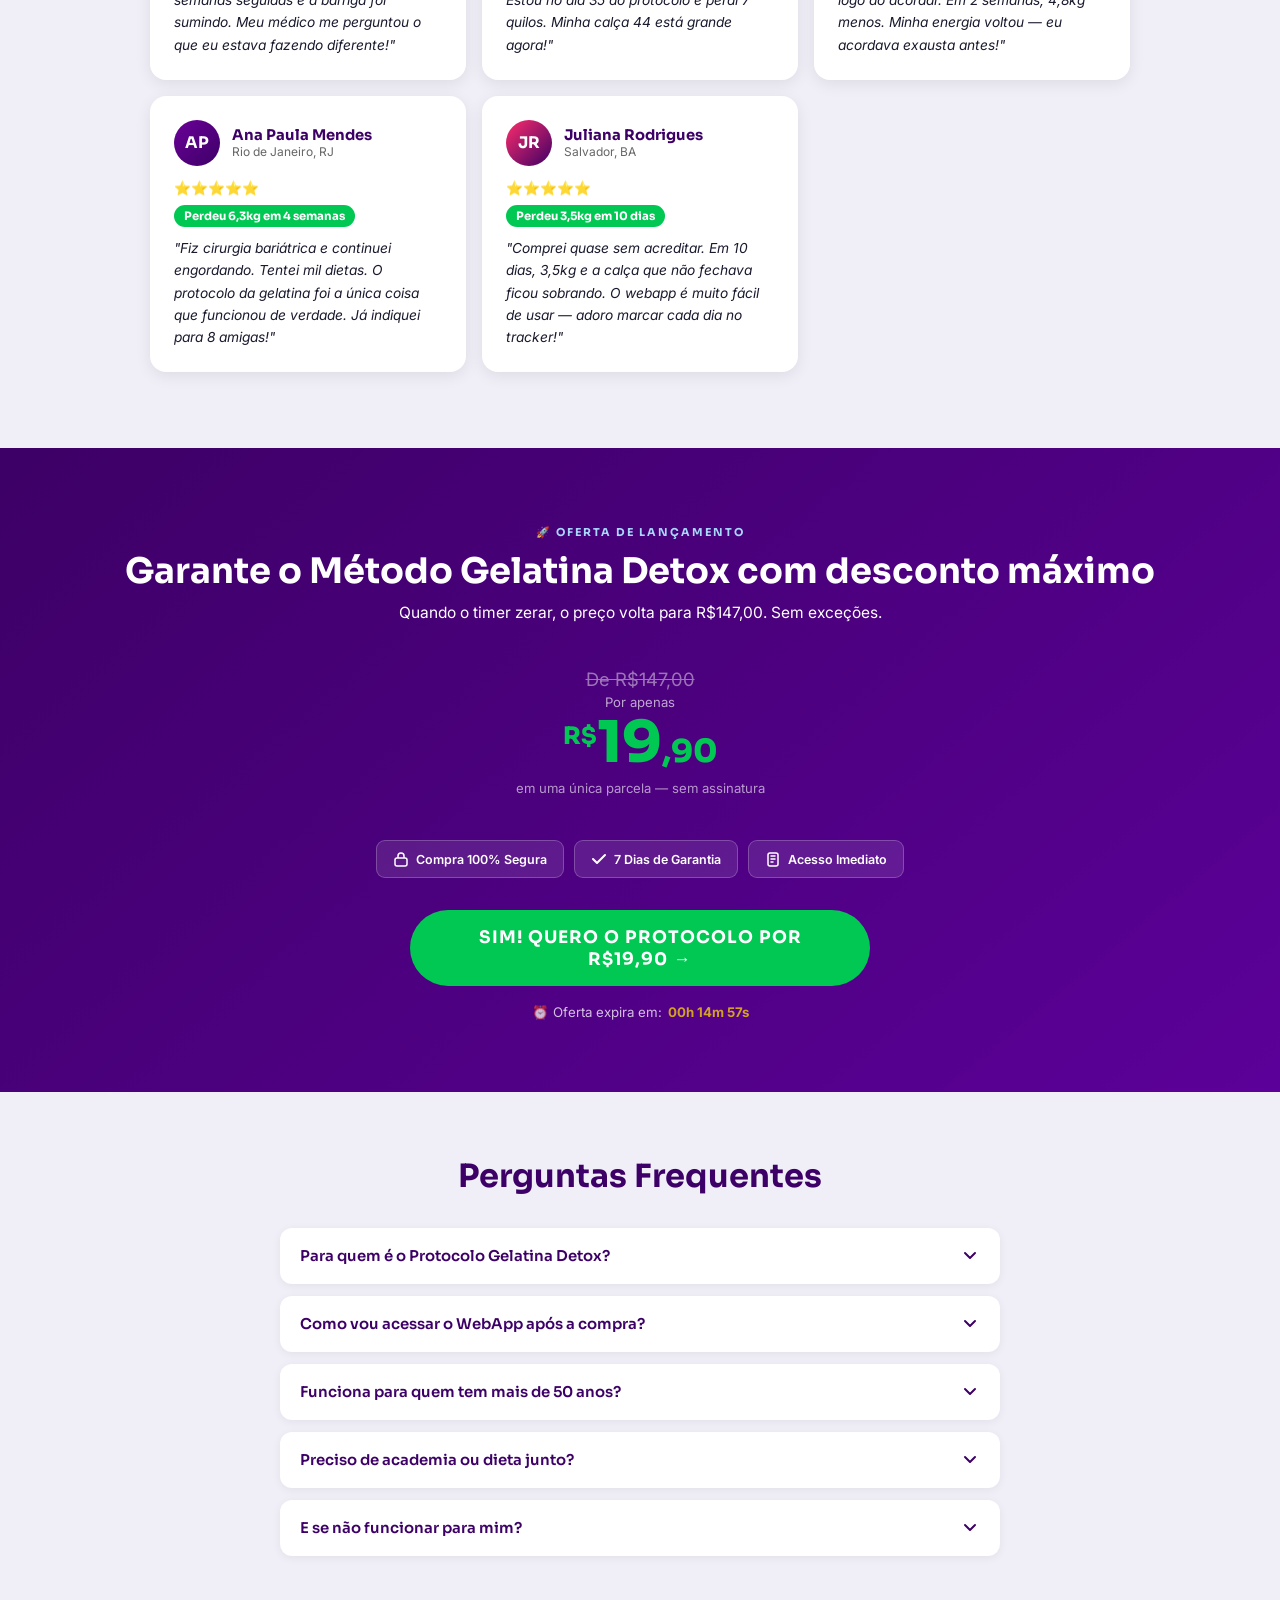
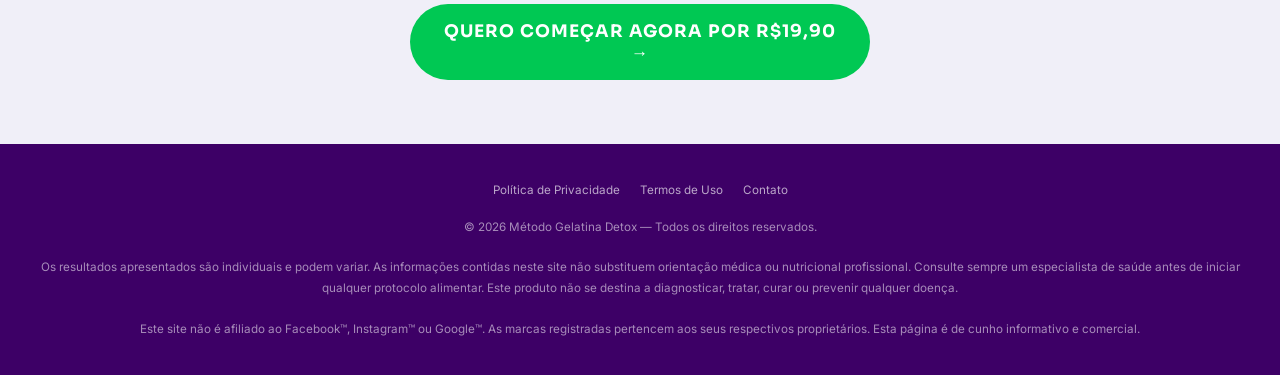
==== commit 8fff8d2d: "atualizacao" ====
--- a/index.html
+++ b/index.html
@@ -304,19 +304,7 @@
         <h2 class="anim d1">Garante o Método Gelatina Detox com desconto máximo</h2>
         <p class="offer-sub anim d2">Quando o timer zerar, o preço volta para R$147,00. Sem exceções.</p>
 
-        <div class="val-stack anim d2">
-            <div class="val-row"><span class="vn">WebApp Completo — Protocolo Interativo</span><span class="vp">R$67,00</span></div>
-            <div class="val-row"><span class="vn">Calculadora de Metabolismo Basal</span><span class="vp">R$27,00</span></div>
-            <div class="val-row"><span class="vn">Cronograma de 30 Dias Personalizado</span><span class="vp">R$27,00</span></div>
-            <div class="val-row"><span class="vn">Tracker + Guia dos Ativos</span><span class="vp">R$17,00</span></div>
-            <div class="val-row"><span class="vn">🎁 Bônus: Alimentos que Bloqueiam o Metabolismo</span><span class="vp">R$9,00</span></div>
-            <div class="val-row" style="border-top:1px solid rgba(255,255,255,0.3);margin-top:6px">
-                <span class="vn" style="font-weight:700;opacity:1;font-size:1rem">VALOR TOTAL</span>
-                <span class="vp" style="font-size:1.1rem">R$147,00</span>
-            </div>
-        </div>
-
-        <div class="price-box anim d3">
+        <div class="price-box anim d2">
             <div class="price-old">De R$147,00</div>
             <div class="price-lbl">Por apenas</div>
             <div class="price-new"><sup>R$</sup>19<small>,90</small></div>
--- a/style.css
+++ b/style.css
@@ -452,7 +452,7 @@
 .val-row .vn { opacity: 0.85; text-align: left; }
 .val-row .vp { font-weight: 700; color: #a8ffb8; white-space: nowrap; }
 
-.price-box { text-align: center; margin-bottom: 30px; }
+.price-box { text-align: center; margin-bottom: 36px; padding: 8px 0; }
 .price-old { font-size: 1.15rem; text-decoration: line-through; opacity: 0.45; margin-bottom: 4px; }
 .price-lbl { font-size: 0.82rem; opacity: 0.65; margin-bottom: 4px; }
 .price-new { font-family: 'Sora', sans-serif; font-size: 3.6rem; font-weight: 800; color: var(--green); line-height: 1; }
